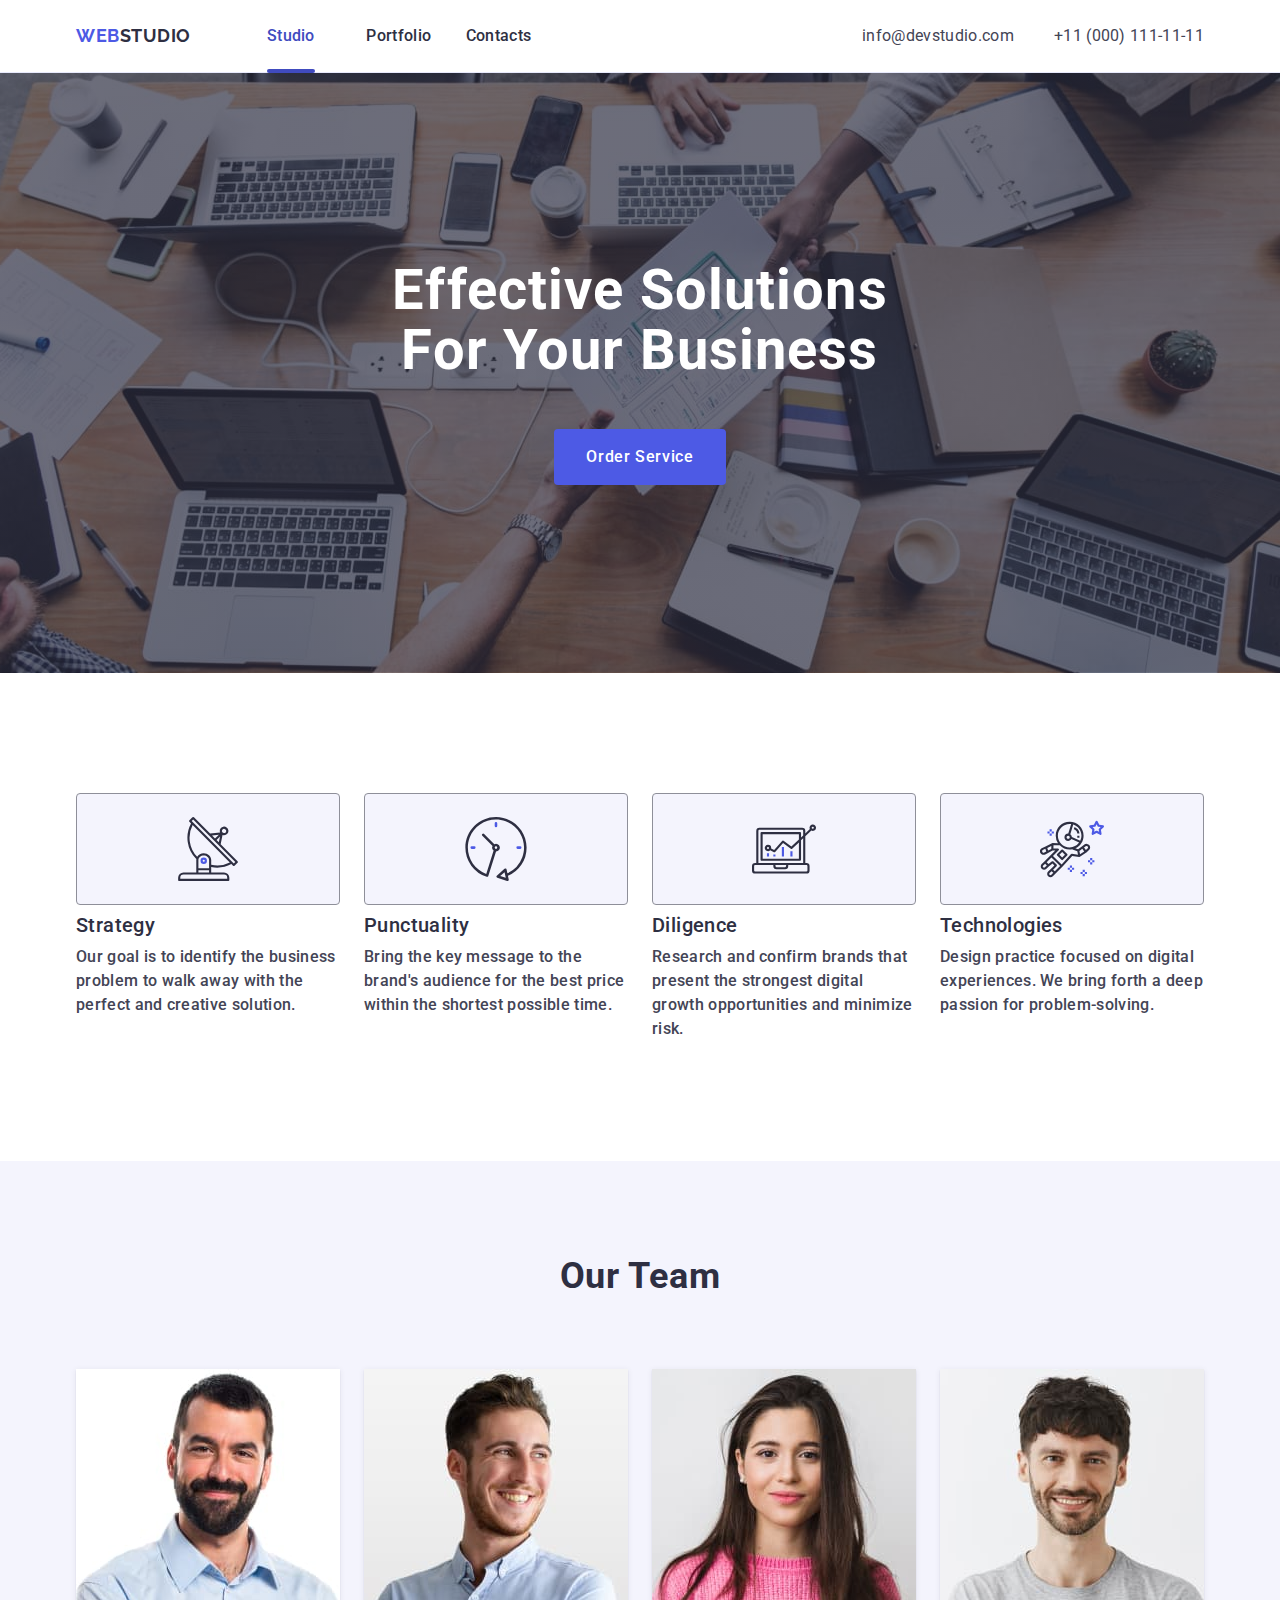
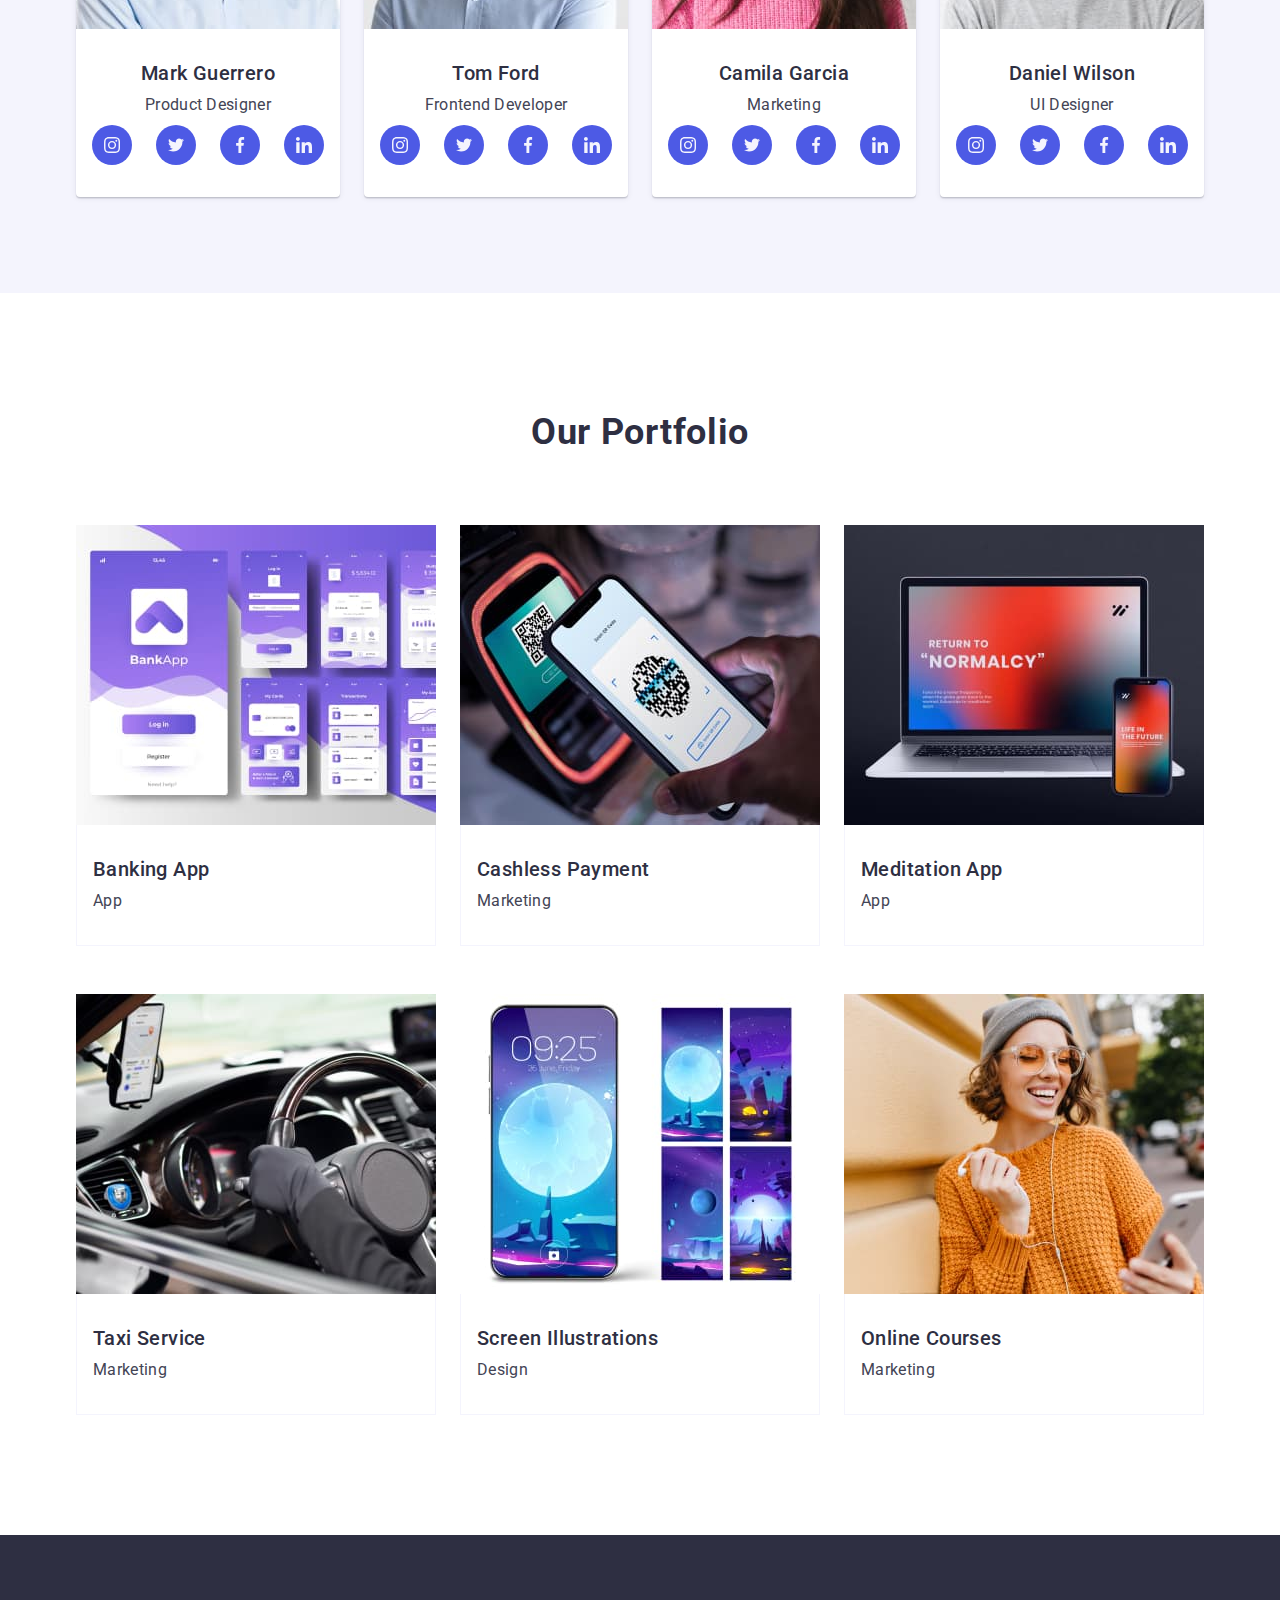
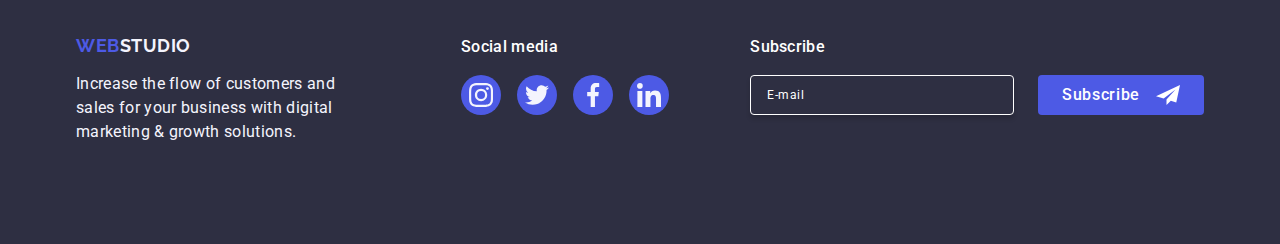
==== index.html @ 02cbf997 "Initial commit" ====
<!DOCTYPE html>
<html lang="en">
  <head>
    <meta charset="UTF-8" />
    <meta name="viewport" content="width=device-width, initial-scale=1.0" />
    <title>WebStudio</title>
    <link
      rel="stylesheet"
      href="https://cdnjs.cloudflare.com/ajax/libs/modern-normalize/2.0.0/modern-normalize.min.css"
    />
    <link rel="preconnect" href="https://fonts.googleapis.com" />
    <link rel="preconnect" href="https://fonts.gstatic.com" crossorigin />
    <link
      href="https://fonts.googleapis.com/css2?family=Raleway:wght@700&family=Roboto:wght@400;500;700&display=swap"
      rel="stylesheet"
    />
    <link rel="stylesheet" href="./css/styles.css" />
  </head>
  <body>
    <!-- HEADER -->
    <header class="main-header">
      <div class="container page-header-container">
        <nav class="main-nav">
          <a class="link logotype" href="./index.html"
            ><span class="accent-color">Web</span>Studio</a
          >
          <ul class="list menu">
            <li class="menu-item">
              <a class="link menu-link" href="./index.html">Studio</a>
            </li>
            <li class="menu-item">
              <a class="link menu-link" href="">Portfolio</a>
            </li>
            <li class="menu-item">
              <a class="link menu-link" href="">Contacts</a>
            </li>
          </ul>
        </nav>

        <address class="main-address">
          <ul class="list menu-address menu-address">
            <li class="address-items">
              <a class="link address-link" href="mailto:info@devstudio.com"
                >info@devstudio.com</a
              >
            </li>
            <li class="address-items">
              <a class="link address-link" href="tel:+110001111111"
                >+11 (000) 111-11-11</a
              >
            </li>
          </ul>
        </address>
        <button class="mobile-menu-open-btn" type="button">
          <svg
            class="mobile-menu-open-btn-icon"
            width="24"
            height="24"
            aria-label="mobile menu open"
          >
            <use href="./images/icons.svg#icon-burger"></use>
          </svg>
        </button>
      </div>
    </header>
    <!-- Title -->
    <main>
      <section class="section-one hero">
        <div class="container">
          <h1 class="heading-main">Effective Solutions for Your Business</h1>
          <button class="title-button" type="button">Order Service</button>
        </div>
      </section>
      <!-- Advantages -->
      <section class="section-two">
        <div class="container">
          <h2 class="visually-hidden">Our Benefits</h2>
          <ul class="list advantages-list">
            <li class="section-two-list-item">
              <div class="section-two-icon">
                <svg
                  class="logo-advantages"
                  width="64"
                  height="64"
                  aria-label="antenna"
                >
                  <use href="./images/icons.svg#icon-antenna"></use>
                </svg>
              </div>
              <h3 class="heading-advantages">Strategy</h3>
              <p class="paragraph-advantages">
                Our goal is to identify the business problem to walk away with
                the perfect and creative solution.
              </p>
            </li>
            <li class="section-two-list-item">
              <div class="section-two-icon">
                <svg
                  class="logo-advantages"
                  width="64"
                  height="64"
                  aria-label="clock"
                >
                  <use href="./images/icons.svg#icon-clock"></use>
                </svg>
              </div>
              <h3 class="heading-advantages">Punctuality</h3>
              <p class="paragraph-advantages">
                Bring the key message to the brand's audience for the best price
                within the shortest possible time.
              </p>
            </li>
            <li class="section-two-list-item">
              <div class="section-two-icon">
                <svg
                  class="logo-advantages"
                  width="64"
                  height="64"
                  aria-label="diagrama"
                >
                  <use href="./images/icons.svg#icon-diagram"></use>
                </svg>
              </div>
              <h3 class="heading-advantages">Diligence</h3>
              <p class="paragraph-advantages">
                Research and confirm brands that present the strongest digital
                growth opportunities and minimize risk.
              </p>
            </li>
            <li class="section-two-list-item">
              <div class="section-two-icon">
                <svg
                  class="logo-advantages"
                  width="64"
                  height="64"
                  aria-label="astronaut"
                >
                  <use href="./images/icons.svg#icon-astronaut"></use>
                </svg>
              </div>
              <h3 class="heading-advantages">Technologies</h3>
              <p class="paragraph-advantages">
                Design practice focused on digital experiences. We bring forth a
                deep passion for problem-solving.
              </p>
            </li>
          </ul>
        </div>
      </section>
      <!-- Team -->
      <section class="section-three">
        <div class="container">
          <h2 class="heading-team">Our Team</h2>
          <ul class="list our-team-list">
            <li class="our-team-list-items">
              <img
                srcset="
                  ./images/our-team/markguerro.jpg    1x,
                  ./images/our-team/markguerro@2x.jpg 2x
                "
                src="./images/our-team/markguerro.jpg"
                alt="Mark Guerrero"
                width="264"
                height="260"
              />
              <div class="section-three-item-text">
                <h3 class="heading-squad">Mark Guerrero</h3>
                <p class="paragraph-team">Product Designer</p>
                <ul class="list icon-team-list">
                  <li class="icon-team-items">
                    <a
                      class="social-links-team"
                      href="https://www.instagram.com/"
                      target="_blank"
                    >
                      <svg
                        class="icon"
                        width="16"
                        height="16"
                        aria-label="instagram"
                      >
                        <use href="./images/icons.svg#icon-instagram"></use>
                      </svg>
                    </a>
                  </li>
                  <li class="icon-team-items">
                    <a
                      class="social-links-team"
                      href="https://www.twitter.com/"
                      target="_blank"
                    >
                      <svg
                        class="icon"
                        width="16"
                        height="16"
                        aria-label="twitter"
                      >
                        <use href="./images/icons.svg#icon-twitter"></use>
                      </svg>
                    </a>
                  </li>
                  <li class="icon-team-items">
                    <a
                      class="social-links-team"
                      href="https://www.facebook.com/"
                      target="_blank"
                    >
                      <svg
                        class="icon"
                        width="16"
                        height="16"
                        aria-label="facebook"
                      >
                        <use href="./images/icons.svg#icon-facebook"></use>
                      </svg>
                    </a>
                  </li>
                  <li class="icon-team-items">
                    <a
                      class="social-links-team"
                      href="https://www.linkedin.com/"
                      target="_blank"
                    >
                      <svg
                        class="icon"
                        width="16"
                        height="16"
                        aria-label="linkedin"
                      >
                        <use href="./images/icons.svg#icon-linkedin"></use>
                      </svg>
                    </a>
                  </li>
                </ul>
              </div>
            </li>

            <li class="our-team-list-items">
              <img
                srcset="
                  ./images/our-team/tomford.jpg    1x,
                  ./images/our-team/tomford@2x.jpg 2x
                "
                src="./images/our-team/tomford.jpg"
                alt="Tom Ford"
                width="264"
                height="260"
              />
              <div class="section-three-item-text">
                <h3 class="heading-squad">Tom Ford</h3>
                <p class="paragraph-team">Frontend Developer</p>
                <ul class="list icon-team-list">
                  <li class="icon-team-items">
                    <a
                      class="social-links-team"
                      href="https://www.instagram.com/"
                      target="_blank"
                    >
                      <svg
                        class="icon"
                        width="16"
                        height="16"
                        aria-label="instagram"
                      >
                        <use href="./images/icons.svg#icon-instagram"></use>
                      </svg>
                    </a>
                  </li>
                  <li class="icon-team-items">
                    <a
                      class="social-links-team"
                      href="https://www.twitter.com/"
                      target="_blank"
                    >
                      <svg
                        class="icon"
                        width="16"
                        height="16"
                        aria-label="twitter"
                      >
                        <use href="./images/icons.svg#icon-twitter"></use>
                      </svg>
                    </a>
                  </li>
                  <li class="icon-team-items">
                    <a
                      class="social-links-team"
                      href="https://www.facebook.com/"
                      target="_blank"
                    >
                      <svg
                        class="icon"
                        width="16"
                        height="16"
                        aria-label="facebook"
                      >
                        <use href="./images/icons.svg#icon-facebook"></use>
                      </svg>
                    </a>
                  </li>
                  <li class="icon-team-items">
                    <a
                      class="social-links-team"
                      href="https://www.linkedin.com/"
                      target="_blank"
                    >
                      <svg
                        class="icon"
                        width="16"
                        height="16"
                        aria-label="instagram"
                      >
                        <use href="./images/icons.svg#icon-linkedin"></use>
                      </svg>
                    </a>
                  </li>
                </ul>
              </div>
            </li>
            <li class="our-team-list-items">
              <img
                srcset="
                  ./images/our-team/camilagarcia.jpg    1x,
                  ./images/our-team/camilagarcia@2x.jpg 2x
                "
                src="./images/our-team/camilagarcia.jpg"
                alt="Camila Garcia"
                width="264"
                height="260"
              />
              <div class="section-three-item-text">
                <h3 class="heading-squad">Camila Garcia</h3>
                <p class="paragraph-team">Marketing</p>
                <ul class="list icon-team-list">
                  <li class="icon-team-items">
                    <a
                      class="social-links-team"
                      href="https://www.instagram.com/"
                      target="_blank"
                    >
                      <svg
                        class="icon"
                        width="16"
                        height="16"
                        aria-label="instagram"
                      >
                        <use href="./images/icons.svg#icon-instagram"></use>
                      </svg>
                    </a>
                  </li>
                  <li class="icon-team-items">
                    <a
                      class="social-links-team"
                      href="https://www.twitter.com/"
                      target="_blank"
                    >
                      <svg
                        class="icon"
                        width="16"
                        height="16"
                        aria-label="twitter"
                      >
                        <use href="./images/icons.svg#icon-twitter"></use>
                      </svg>
                    </a>
                  </li>
                  <li class="icon-team-items">
                    <a
                      class="social-links-team"
                      href="https://www.facebook.com/"
                      target="_blank"
                    >
                      <svg
                        class="icon"
                        width="16"
                        height="16"
                        aria-label="facebook"
                      >
                        <use href="./images/icons.svg#icon-facebook"></use>
                      </svg>
                    </a>
                  </li>
                  <li class="icon-team-items">
                    <a
                      class="social-links-team"
                      href="https://www.linkedin.com/"
                      target="_blank"
                    >
                      <svg
                        class="icon"
                        width="16"
                        height="16"
                        aria-label="linkedin"
                      >
                        <use href="./images/icons.svg#icon-linkedin"></use>
                      </svg>
                    </a>
                  </li>
                </ul>
              </div>
            </li>
            <li class="our-team-list-items">
              <img
                srcset="
                  ./images/our-team/danielwilson.jpg    1x,
                  ./images/our-team/danielwilson@2x.jpg 2x
                "
                src="./images/our-team/danielwilson.jpg"
                alt="Daniel Wilson"
                width="264"
                height="260"
              />
              <div class="section-three-item-text">
                <h3 class="heading-squad">Daniel Wilson</h3>
                <p class="paragraph-team">UI Designer</p>
                <ul class="list icon-team-list">
                  <li class="icon-team-items">
                    <a
                      class="social-links-team"
                      href="https://www.instagram.com/"
                      target="_blank"
                    >
                      <svg
                        class="icon"
                        width="16"
                        height="16"
                        aria-label="instagram"
                      >
                        <use href="./images/icons.svg#icon-instagram"></use>
                      </svg>
                    </a>
                  </li>
                  <li class="icon-team-items">
                    <a
                      class="social-links-team"
                      href="https://www.twitter.com/"
                      target="_blank"
                    >
                      <svg
                        class="icon"
                        width="16"
                        height="16"
                        aria-label="twitter"
                      >
                        <use href="./images/icons.svg#icon-twitter"></use>
                      </svg>
                    </a>
                  </li>
                  <li class="icon-team-items">
                    <a
                      class="social-links-team"
                      href="https://www.facebook.com/"
                      target="_blank"
                    >
                      <svg
                        class="icon"
                        width="16"
                        height="16"
                        aria-label="facebook"
                      >
                        <use href="./images/icons.svg#icon-facebook"></use>
                      </svg>
                    </a>
                  </li>
                  <li class="icon-team-items">
                    <a
                      class="social-links-team"
                      href="https://www.linkedin.com/"
                      target="_blank"
                    >
                      <svg
                        class="icon"
                        width="16"
                        height="16"
                        aria-label="linkedin"
                      >
                        <use href="./images/icons.svg#icon-linkedin"></use>
                      </svg>
                    </a>
                  </li>
                </ul>
              </div>
            </li>
          </ul>
        </div>
      </section>
      <!-- OUR PORTFOLIO -->
      <section class="section-four">
        <div class="container">
          <h2 class="heading-portfolio">Our Portfolio</h2>
          <ul class="list our-portfolio-list">
            <li class="our-portfolio-list-items">
              <!-- OVERLAY -->
              <div class="overlay-position">
                <picture>
                  <source
                    srcset="
                      ./images/our-portfolio/bank.jpg    1x,
                      ./images/our-portfolio/bank@2x.jpg 2x
                    "
                    media="(min-width: 1158px)"
                  />
                  <source
                    srcset="
                      ./images/our-portfolio/tablet-bank.jpg    1x,
                      ./images/our-portfolio/tablet-bank@2x.jpg 2x
                    "
                    media="(min-width: 768px)"
                  />
                  <source
                    srcset="
                      ./images/our-portfolio/mobile-bank.jpg    1x,
                      ./images/our-portfolio/mobile-bank@2x.jpg 2x
                    "
                    media="(max-width: 767px)"
                  />
                  <img
                    src="./images/our-portfolio/mobile-bank.jpg"
                    alt="Banking App"
                  />
                </picture>
                <p class="overlay">
                  14 Stylish and User-Friendly App Design Concepts · Task
                  Manager App · Calorie Tracker App · Exotic Fruit Ecommerce App
                  · Cloud Storage App
                </p>
              </div>
              <div class="section-four-item-text">
                <h3 class="heading-proposition">Banking App</h3>
                <p class="paragraph-portfolio">App</p>
              </div>
            </li>
            <li class="our-portfolio-list-items">
              <div class="overlay-position">
                <picture>
                  <source
                    srcset="
                      ./images/our-portfolio/cashless.jpg    1x,
                      ./images/our-portfolio/cashless@2x.jpg 2x
                    "
                    media="(min-width: 1158px)"
                  />
                  <source
                    srcset="
                      ./images/our-portfolio/tablet-cashless.jpg    1x,
                      ./images/our-portfolio/tablet-cashless@2x.jpg 2x
                    "
                    media="(min-width: 768px)"
                  />
                  <source
                    srcset="
                      ./images/our-portfolio/mobile-cashless.jpg    1x,
                      ./images/our-portfolio/mobile-cashless@2x.jpg 2x
                    "
                    media="(max-width: 767px)"
                  />
                  <img
                    src="./images/our-portfolio/mobile-cashless.jpg"
                    alt="Cashless Payment"
                  />
                </picture>
                <p class="overlay">
                  14 Stylish and User-Friendly App Design Concepts · Task
                  Manager App · Calorie Tracker App · Exotic Fruit Ecommerce App
                  · Cloud Storage App
                </p>
              </div>
              <div class="section-four-item-text">
                <h3 class="heading-proposition">Cashless Payment</h3>
                <p class="paragraph-portfolio">Marketing</p>
              </div>
            </li>
            <li class="our-portfolio-list-items">
              <div class="overlay-position">
                <picture>
                  <source
                    srcset="
                      ./images/our-portfolio/meditation.jpg    1x,
                      ./images/our-portfolio/meditation@2x.jpg 2x
                    "
                    media="(min-width: 1158px)"
                  />
                  <source
                    srcset="
                      ./images/our-portfolio/tablet-meditation.jpg    1x,
                      ./images/our-portfolio/tablet-meditation@2x.jpg 2x
                    "
                    media="(min-width: 768px)"
                  />
                  <source
                    srcset="
                      ./images/our-portfolio/mobile-meditation.jpg    1x,
                      ./images/our-portfolio/mobile-meditation@2x.jpg 2x
                    "
                    media="(max-width: 767px)"
                  />
                  <img
                    src="./images/our-portfolio/mobile-meditation.jpg"
                    alt="Meditation App"
                  />
                </picture>
                <p class="overlay">
                  14 Stylish and User-Friendly App Design Concepts · Task
                  Manager App · Calorie Tracker App · Exotic Fruit Ecommerce App
                  · Cloud Storage App
                </p>
              </div>
              <div class="section-four-item-text">
                <h3 class="heading-proposition">Meditation App</h3>
                <p class="paragraph-portfolio">App</p>
              </div>
            </li>
            <li class="our-portfolio-list-items">
              <div class="overlay-position">
                <picture>
                  <source
                    srcset="
                      ./images/our-portfolio/taxi.jpg    1x,
                      ./images/our-portfolio/taxi@2x.jpg 2x
                    "
                    media="(min-width: 1158px)"
                  />
                  <source
                    srcset="
                      ./images/our-portfolio/tablet-taxi.jpg    1x,
                      ./images/our-portfolio/tablet-taxi@2x.jpg 2x
                    "
                    media="(min-width: 768px)"
                  />
                  <source
                    srcset="
                      ./images/our-portfolio/mobile-taxi.jpg    1x,
                      ./images/our-portfolio/mobile-taxi@2x.jpg 2x
                    "
                    media="(max-width: 767px)"
                  />
                  <img
                    src="./images/our-portfolio/mobile-taxi.jpg"
                    alt="Taxi Service"
                  />
                </picture>
                <p class="overlay">
                  14 Stylish and User-Friendly App Design Concepts · Task
                  Manager App · Calorie Tracker App · Exotic Fruit Ecommerce App
                  · Cloud Storage App
                </p>
              </div>
              <div class="section-four-item-text">
                <h3 class="heading-proposition">Taxi Service</h3>
                <p class="paragraph-portfolio">Marketing</p>
              </div>
            </li>
            <li class="our-portfolio-list-items">
              <div class="overlay-position">
                <picture>
                  <source
                    srcset="
                      ./images/our-portfolio/screen.jpg    1x,
                      ./images/our-portfolio/screen@2x.jpg 2x
                    "
                    media="(min-width: 1158px)"
                  />
                  <source
                    srcset="
                      ./images/our-portfolio/tablet-screen.jpg    1x,
                      ./images/our-portfolio/tablet-screen@2x.jpg 2x
                    "
                    media="(min-width: 768px)"
                  />
                  <source
                    srcset="
                      ./images/our-portfolio/mobile-screen.jpg    1x,
                      ./images/our-portfolio/mobile-screen@2x.jpg 2x
                    "
                    media="(max-width: 767px)"
                  />
                  <img
                    src="./images/our-portfolio/mobile-screen.jpg"
                    alt="Screen Illustrations"
                  />
                </picture>
                <p class="overlay">
                  14 Stylish and User-Friendly App Design Concepts · Task
                  Manager App · Calorie Tracker App · Exotic Fruit Ecommerce App
                  · Cloud Storage App
                </p>
              </div>
              <div class="section-four-item-text">
                <h3 class="heading-proposition">Screen Illustrations</h3>
                <p class="paragraph-portfolio">Design</p>
              </div>
            </li>
            <li class="our-portfolio-list-items">
              <div class="overlay-position">
                <picture>
                  <source
                    srcset="
                      ./images/our-portfolio/courses.jpg    1x,
                      ./images/our-portfolio/courses@2x.jpg 2x
                    "
                    media="(min-width: 1158px)"
                  />
                  <source
                    srcset="
                      ./images/our-portfolio/tablet-courses.jpg    1x,
                      ./images/our-portfolio/tablet-courses@2x.jpg 2x
                    "
                    media="(min-width: 768px)"
                  />
                  <source
                    srcset="
                      ./images/our-portfolio/mobile-courses.jpg    1x,
                      ./images/our-portfolio/mobile-courses@2x.jpg 2x
                    "
                    media="(max-width: 767px)"
                  />
                  <img
                    src="./images/our-portfolio/mobile-courses.jpg"
                    alt="Online Courses"
                  />
                </picture>
                <p class="overlay">
                  14 Stylish and User-Friendly App Design Concepts · Task
                  Manager App · Calorie Tracker App · Exotic Fruit Ecommerce App
                  · Cloud Storage App
                </p>
              </div>
              <div class="section-four-item-text">
                <h3 class="heading-proposition">Online Courses</h3>
                <p class="paragraph-portfolio">Marketing</p>
              </div>
            </li>
          </ul>
        </div>
      </section>
    </main>
    <!-- FOOTER -->
    <footer class="footer-wrapper">
      <div class="container container-footer">
        <div class="logo-footer-div">
          <a class="link logotype-footer" href="./index.html"
            >Web<span class="footer-logotype-accent">Studio</span></a
          >
          <p class="paragraph-footer">
            Increase the flow of customers and sales for your business with
            digital marketing & growth solutions.
          </p>
        </div>
        <div class="socials-container">
          <p class="footer-heading">Social media</p>
          <ul class="list footer-list">
            <li class="section-footer-list-item link">
              <a
                class="social-links-footer"
                href="https://www.instagram.com/"
                target="_blank"
              >
                <svg class="icon" width="24" height="24" aria-label="instagram">
                  <use href="./images/icons.svg#icon-footerinstagram"></use>
                </svg>
              </a>
            </li>
            <li class="section-footer-list-item link">
              <a
                class="social-links-footer"
                href="https://www.twitter.com/"
                target="_blank"
              >
                <svg class="icon" width="24" height="24" aria-label="twitter">
                  <use href="./images/icons.svg#icon-footertwitter"></use>
                </svg>
              </a>
            </li>
            <li class="section-footer-list-item link">
              <a
                class="social-links-footer"
                href="https://www.facebook.com/"
                target="_blank"
              >
                <svg class="icon" width="24" height="24" aria-label="facebook">
                  <use href="./images/icons.svg#icon-footerfacebook"></use>
                </svg>
              </a>
            </li>
            <li class="section-footer-list-item link">
              <a
                class="social-links-footer"
                href="https://www.linkedin.com/"
                target="_blank"
              >
                <svg class="icon" width="24" height="24" aria-label="linkedin">
                  <use href="./images/icons.svg#icon-footerlinkedin"></use>
                </svg>
              </a>
            </li>
          </ul>
        </div>
        <div class="subscribe-footer-wrapper">
          <p class="subscribe-footer">Subscribe</p>
          <form class="subscribe-form-footer">
            <label class="subscribe-label-footer">
              <input
                class="subscribe-input-footer"
                name="mail-subscribe"
                type="email"
                placeholder="E-mail"
              />
            </label>
            <button class="subscribe-button-futtor" type="submit">
              Subscribe
              <svg class="send-email-svg" width="24" height="24">
                <use href="./images/icons.svg#icon-send"></use>
              </svg>
            </button>
          </form>
        </div>
      </div>
    </footer>
    <!-- MODAL FORM -->
    <div class="backdrop">
      <div class="modal">
        <button class="modal-close-button" type="button">
          <svg
            class="modal-close-button-icon"
            width="8"
            height="8"
            aria-label="close modal icon"
          >
            <use href="./images/icons.svg#icon-close"></use>
          </svg>
        </button>
        <p class="review-form-desription">
          Leave your contacts and we will call you back
        </p>
        <form class="review-form">
          <div class="review-form-wrapper">
            <label class="review-form-label" for="user-name">Name</label>
            <div class="review-form-input-wrapper">
              <input
                class="review-form-input"
                id="user-name"
                name="user-name"
                type="text"
                pattern="[a-zA-Zа-яА-ЯіІїЇєЄґҐ']+"
                title="Oleksii"
                required
              />
              <svg
                class="review-form-input-icon"
                width="18"
                height="24"
                aria-label="icon user"
              >
                <use href="./images/icons.svg#icon-person"></use>
              </svg>
            </div>
          </div>
          <div class="review-form-wrapper">
            <label class="review-form-label" for="user-tel">Phone</label>
            <div class="review-form-input-wrapper">
              <input
                class="review-form-input"
                id="user-tel"
                name="user-tel"
                type="tel"
                pattern="[0-9]{3}-[0-9]{3}-[0-9]{2}-[0-9]{2}"
                title="xxx-xxx-xx-xx"
                required
              />
              <svg
                class="review-form-input-icon"
                width="18"
                height="24"
                aria-label="phone number"
              >
                <use href="./images/icons.svg#icon-phone"></use>
              </svg>
            </div>
          </div>
          <div class="review-form-wrapper">
            <label class="review-form-label" for="user-email">Email</label>
            <div class="review-form-input-wrapper">
              <input
                class="review-form-input"
                id="user-email"
                name="user-email"
                type="email"
                required
              />
              <svg
                class="review-form-input-icon"
                width="18"
                height="24"
                aria-label="email"
              >
                <use href="./images/icons.svg#icon-email"></use>
              </svg>
            </div>
          </div>
          <div class="review-form-comment-wrapper">
            <label class="review-form-label" for="user-comment">Comment</label>
            <textarea
              class="review-form-textarea"
              id="user-comment"
              name="user-comment"
              placeholder="Text input"
              required
            ></textarea>
          </div>
          <div class="review-form-checkbox-wrapper">
            <input
              class="review-form-checkbox visually-hidden"
              id="user-privacy"
              name="user-privacy"
              type="checkbox"
              value="true"
              required
            />
            <label class="review-form-checkbox-label" for="user-privacy">
              <span class="review-form-own-checkbox">
                <svg
                  class="review-form-checkbox-icon"
                  width="10"
                  height="8"
                  aria-label="checkmark icon"
                >
                  <use href="./images/icons.svg#icon-checkmark"></use>
                </svg>
              </span>
              I accept the terms and conditions of the
              <a class="accent-color" href="">Privacy Policy</a>
            </label>
          </div>
          <button class="review-form-submit-button" type="submit">Send</button>
        </form>
      </div>
    </div>
    <!-- MOBILE MENU -->
    <div class="mobile-menu-wrapper">
      <div class="container mobile-menu-container">
        <button class="mobile-menu-close-btn" type="button">
          <svg
            class="mobile-menu-close-btn-icon"
            width="8"
            height="8"
            aria-label="mobile menu close icon"
          >
            <use href="./images/icons.svg#icon-close"></use>
          </svg>
        </button>
        <nav class="mobile-menu-navigation">
          <ul class="list mobile-menu">
            <li class="mobile-menu-item">
              <a class="link mobile-menu-link" href="">Studio</a>
            </li>
            <li class="mobile-menu-item">
              <a class="link mobile-menu-link" href="">Portfolio</a>
            </li>
            <li class="mobile-menu-item">
              <a class="link mobile-menu-link" href="">Contacts</a>
            </li>
          </ul>
        </nav>
        <address class="mobile-adress-menu">
          <ul class="list mobile-adress-menu-list">
            <li>
              <a
                class="link mobile-address-link"
                href="mailto:info@devstudio.com"
                >info@devstudio.com</a
              >
            </li>
            <li>
              <a class="link mobile-address-link" href="tel:+110001111111"
                >+11 (000) 111-11-11</a
              >
            </li>
          </ul>
        </address>
        <ul class="list mobile-icon-list">
          <li class="mobile-icon-team-items">
            <a
              class="mobile-social-links-team"
              href="https://www.instagram.com/"
              target="_blank"
            >
              <svg
                class="mobile-icon"
                width="24"
                height="24"
                aria-label="instagram"
              >
                <use href="./images/icons.svg#icon-instagram"></use>
              </svg>
            </a>
          </li>
          <li class="mobile-icon-team-items">
            <a
              class="mobile-social-links-team"
              href="https://www.twitter.com/"
              target="_blank"
            >
              <svg
                class="mobile-icon"
                width="24"
                height="24"
                aria-label="twitter"
              >
                <use href="./images/icons.svg#icon-twitter"></use>
              </svg>
            </a>
          </li>
          <li class="mobile-icon-team-items">
            <a
              class="mobile-social-links-team"
              href="https://www.facebook.com/"
              target="_blank"
            >
              <svg
                class="mobile-icon"
                width="24"
                height="24"
                aria-label="facebook"
              >
                <use href="./images/icons.svg#icon-facebook"></use>
              </svg>
            </a>
          </li>
          <li class="mobile-icon-team-items">
            <a
              class="mobile-social-links-team"
              href="https://www.linkedin.com/"
              target="_blank"
            >
              <svg
                class="mobile-icon"
                width="24"
                height="24"
                aria-label="instagram"
              >
                <use href="./images/icons.svg#icon-linkedin"></use>
              </svg>
            </a>
          </li>
        </ul>
      </div>
    </div>
  </body>
</html>
---- css/styles.css ----
.list {
    list-style-type: none;
}

.link {
        text-decoration: none;
}

h1,
h2,
h3,
h4,
h5,
h6,
p {
    margin-top: 0;
    margin-bottom: 0;
}

ul, ol {
    margin-top: 0;
    margin-bottom: 0;
    padding-left: 0;
    list-style: none;
}

img {
    display: block;
    max-width: 100%;
}

.accent-color {
    color: #4D5AE5;
    }

.main-address {
    font-style: normal;
}

button {
    cursor: pointer;
}

.visually-hidden {
    position: absolute;
    width: 1px;
    height: 1px;
    margin: -1px;
    border: 0;
    padding: 0;
    white-space: nowrap;
    clip-path: inset(100%);
    clip: rect(0 0 0 0);
    overflow: hidden;
}

body { 
    font-family: 'Roboto', sans-serif;
    color: #434455;
    background-color: #FFFFFF; 
}
    
.container {
max-width: 320px;
padding: 0 16px;
margin: 0 auto;
}

@media screen and (min-width: 768px) {
.container {
max-width: 768px;
}
}

@media screen and (min-width: 1158px) {
.container {
max-width: 1158px;
padding: 0 15px;;
}
}

/* ==========HEADER MOBILE========== */

.main-header {
border-bottom: 1px solid #E7E9FC;
box-shadow: 0px 2px 1px rgba(46, 47, 66, 0.08), 0px 1px 1px rgba(46, 47, 66, 0.16), 0px 1px 6px rgba(46, 47, 66, 0.08);
}

@media (max-width: 767px) {
.main-header {
padding-top: 17.5px;
padding-bottom: 17.5px;
}
        
.menu, .menu-address  {
display: none;
}       
}

.logotype {
color: var(--NAVY-BLUE, #2E2F42);
font-family: 'Raleway', sans-serif;
font-size: 18px;
font-weight: 700;
line-height: 1.17;
letter-spacing: 0.03em;
text-transform: uppercase;
}

.page-header-container {
display: flex;
justify-content: space-between;
align-items: center;
}
    
.mobile-menu-open-btn {
background-color: transparent;
border: none;
padding: 0;
line-height: 0;
display: flex;
align-items: center;
}

 /* ======== MOBILE MENU ======== */ 

@media screen and (max-width: 767px) {
.mobile-menu-wrapper {
position: fixed;
top: 0;
left: 0;
z-index: 9999999999;
width: 100%;
height: 100%;
background-color: #FCFCFC;
transform: translateX(100%);
transition: transform 250ms cubic-bezier(0.4, 0, 0.2, 1);
}

.mobile-menu-wrapper.is-open {
transform: translateX(0%);
}

.mobile-menu-container {
position: relative;
padding-top: 72px;
}

.mobile-adress-menu {
font-style: normal;
}

.mobile-menu-close-btn {
position: absolute;
top: 24px;    
right: 24px;
width: 24px;
height: 24px;
line-height: 0;
border-radius: 50%;
display: flex;
justify-content: center;
align-items: center;
padding: 0;
cursor: pointer;
background-color: #e7e9fc;
border: 1px solid rgba(0, 0, 0, 0.1);
transition: background-color 250ms cubic-bezier(0.4, 0, 0.2, 1),
border 250ms cubic-bezier(0.4, 0, 0.2, 1),
fill 250ms cubic-bezier(0.4, 0, 0.2, 1);
background-color: transparent;
fill: #2e2f42;
}

.mobile-menu-close-btn:hover,
.mobile-menu-close-btn:focus {
background-color: #404BBF;
border: #404BBF;
fill: #FFFFFF;
}

.mobile-menu-link {
color: var(--NAVY-BLUE, #2E2F42);
font-family: Roboto;
font-size: 36px;
font-weight: 700;
line-height: 1.11;
letter-spacing: 0.02em;
text-transform: capitalize;
transition: color 250ms cubic-bezier(0.4, 0, 0.2, 1);
}

.mobile-menu-link:hover,
.mobile-menu-link:focus {
color: #404BBF;
}

.mobile-menu-navigation {
padding-bottom: 168px;
}

.mobile-menu {
display: flex;
flex-direction: column;
gap: 40px;
}

.mobile-adress-menu-list {
display: flex;
flex-direction: column;
gap: 24px;
margin-bottom: 48px;
}

.mobile-icon {
fill: #f4f4fd;
}

.mobile-icon-team-items {
width: 40px;
height: 40px;
}
    
.mobile-social-links-team {
display: flex;
justify-content: center;
align-items: center;
width: 100%;
height: 100%;
border-radius: 50%;
background-color: #4D5AE5;
transition: background-color 250ms cubic-bezier(0.4, 0, 0.2, 1);
}
    
.mobile-social-links-team:hover,
.mobile-social-links-team:focus {
background-color: #404BBF;
}

.mobile-icon-list {
display: flex;
gap:40px;
}

.mobile-address-link {
padding: 24px 0;
color: #434455;
font-size: 20px;
font-weight: 500;
line-height: 1.2;
letter-spacing: 0.02em;
transition: color 250ms cubic-bezier(0.4, 0, 0.2, 1);
}

.mobile-address-link:hover,
.mobile-address-link:focus {
color: #4D5AE5;
}
}

@media screen and (min-width: 768px) {
.mobile-menu-open-btn {
display: none;
}
        
.mobile-menu-wrapper {
display: none;
} 
}

/* MOBILE MENU END */

/* ==========HEADER TABLET========== */
@media (min-width: 768px) {

.page-header-container {
display: flex;
align-items: center;
justify-content: space-between;
}

.logotype {
margin-right: 120px;
}

.main-nav {
display: flex;
align-items: center;
}

.menu {
display: flex;
gap: 40px;
}

.menu-item {
width: calc((100% - 80px) / 3);
}

.menu-item:first-child .menu-link {
position: relative;
color: #404bbf;
}

.menu-item:first-child .menu-link::after {
content: '';
position: absolute;
left: 0;
bottom: -1px;
display: block;
width: 48px;
height: 4px;
border-radius: 2px;
background-color: #404BBF;
}

.menu-link {
display: flex;
padding-top: 24px;
padding-bottom: 24px;
color: #2e2f42;
font-size: 16px;
font-weight: 500;
line-height: 1.5;
letter-spacing: 0.32px;
transition: color 250ms cubic-bezier(0.4, 0, 0.2, 1);
}

.menu-link:hover,
.menu-link:focus {
color: #404BBF;
}

.address-link {
color: #434455;
font-size: 12px;
font-weight: 400;
line-height: 1.17;
letter-spacing: 0.04em;
transition: color 250ms cubic-bezier(0.4, 0, 0.2, 1);
}

.address-link:hover, 
.address-link:focus {
color: #404BBF;    
}
}

@media screen and (min-width: 768px) and (max-width: 1157px) {
.address-items:first-child {
margin-bottom: 12px;
} 

.address-items:first-child .address-link {
padding-top: 16px;
}

.address-items:nth-child(even) .address-link {
padding-bottom: 16px;
    }
}

/* ==========HEADER DECKSTOPE========== */

@media (min-width: 1158px) {

.logotype {
margin-right: 76px;
}

.address-items {
width: calc((100% - 40) / 2);
}

.menu-address {
display: flex;
column-gap: 40px;
align-items: center;
}


.address-link {
font-size: 16px;
line-height: 1.5;
letter-spacing: 0.02em;
padding-top: 24px;
padding-bottom: 24px;
}
}

/* HERO */

.section-one {
background-color: #2E2F42;
}

.hero {
max-width: 320px;
margin-left: auto;
margin-right: auto;
padding-top: 72px;
padding-bottom: 72px;
background-image: linear-gradient(rgba(46, 47, 66, 0.70), rgba(46, 47, 66, 0.70)), 
url(../images/hero/mobile-people-office.jpg);
background-repeat: no-repeat;
background-size: cover;
background-position: center;
}

@media screen and (min-resolution: 192dpi),
screen and (min-resolution: 2dppx),
screen and (min-device-pixel-ratio: 2) {
.hero {
background-image: linear-gradient(
rgba(46, 47, 66, 0.7),
rgba(46, 47, 66, 0.7)),
url(../images/hero/mobile-people-office@2x.jpg);
}
}

@media (min-width: 768px)
{
.hero {
max-width: 768px;
padding-top: 112px;
padding-bottom: 112px;
background-image: linear-gradient(
rgba(46, 47, 66, 0.7),
rgba(46, 47, 66, 0.7)),
url(../images/hero/tablet-people-office.jpg);
}

@media (min-resolition: 192dpi),
screen and (min-resolution: 2dppx),
screen and (min-device-pixel-ratio: 2) {
.hero {
background-image: linear-gradient(
rgba(46, 47, 66, 0.7),
rgba(46, 47, 66, 0.7)),
url(../images/hero/tablet-people-office@2x.jpg);
}
}
}

@media (min-width: 1158px) {
.hero {
max-width: 1440px;
padding-top: 188px;
padding-bottom: 188px;
background-image: linear-gradient(
rgba(46, 47, 66, 0.7),
rgba(46, 47, 66, 0.7)),
url(../images/hero/people-office.jpg);
}

@media (min-resolution: 192dpi),
    screen and (min-resolution: 2dppx),
    screen and (min-device-pixel-ratio: 2) {
    .hero {
background-image: linear-gradient(
rgba(46, 47, 66, 0.7),
rgba(46, 47, 66, 0.7)),
url(../images/hero/people-office@2x.jpg);
}
}
}

.heading-main {
color: #FFF;
text-align: center;
font-size: 36px;
font-weight: 700;
line-height: 1.11;
letter-spacing: 0.02em;
text-transform: capitalize;
margin-left: auto;
margin-right: auto;
margin-bottom: 72px;
max-width: 200px;
}

@media (min-width: 768px) {
.heading-main {
max-width: 496px;
margin-bottom: 36px;
font-weight: 700;
font-size: 56px;
line-height: 1.07;
letter-spacing: 0.02em;
}
}

@media (min-width: 1158px) {
.heading-main {
margin-bottom: 48px;
}
}

.title-button {
display: block;
margin-left: auto;
margin-right: auto;
min-width: 169px;
height: 56px;
padding: 16px 32px;
margin-top: 48px;
align-items: flex-start;
border-radius: 4px;
border: none;
font-family: "Roboto", sans-serif;
font-weight: 500;
line-height: 1.5;
letter-spacing: 0.04em;
color: #ffffff;
background-color: var(--IRIS, #4D5AE5);
transition: background-color 250ms cubic-bezier(0.4, 0, 0.2, 1);
}

.title-button:hover,
.title-button:focus {
background-color: #404bbf;
}

/* ===== ADVANTAGES ===== */

.section-two {
padding-top: 96px;
padding-bottom: 96px;
}

@media (min-width: 1158px) {
.section-two {
padding-top: 120px;
padding-bottom: 120px;
}
}

.advantages-list {
display: flex;
flex-direction: column;
row-gap: 72px;
}

@media (min-width: 768px) {
.advantages-list { 
display: flex;
flex-direction: row;
flex-wrap: wrap;
column-gap: 24px;
}
.section-two-list-item {
width: calc((100% - 24px) / 2);
}
}

@media (min-width: 1158px) {
.section-two-list-item {
width: calc((100% - 72px) / 4);
}
}

.heading-advantages {
margin-bottom: 8px;
color: #2e2f42;
text-align: center;
font-size: 36px;
font-weight: 700;
line-height: 1.11;
letter-spacing: 0.02em;
}

@media (min-width: 768px) {
.heading-advantages {
text-align: left;
}
}

@media (min-width: 1158px) {
.heading-advantages {
font-size: 20px;
font-weight: 500;
line-height: 1.2em;
}
}

.paragraph-advantages {
font-weight: 500;
font-size: 16px;
line-height: 1.5;
letter-spacing: 0.02em;
}

@media (min-width: 1158px) {
.paragraph-advantagest {
font-weight: 400;
}
}

.section-two-icon {
display: none;
}

@media (min-width: 1158px) {
.section-two-icon {
width: 264px;
height: 112px;
border-radius: 4px;
border: 1px solid #8E8F99;
background-color: #F4F4FD;
display: flex;
justify-content: center;
align-items: center;
margin-bottom: 8px
}
}

/* ===== TEAM ===== */

.section-three {
background-color: #F4F4FD;
padding-top: 96px;
padding-bottom: 96px;
}

.heading-team,
.heading-portfolio {
color: #2e2f42;
text-align: center;
font-size: 36px;
font-weight: 700;
line-height: 1.11;
letter-spacing: 0.02em;
text-transform: capitalize;
}

.heading-team {
margin-bottom: 72px;
}

.our-team-list {
display: flex;
flex-direction: column;
row-gap: 72px;
}

.our-team-list-items {
border-radius: 0px 0px 4px 4px;
background-color: #FFF;
box-shadow: 0px 2px 1px 0px rgba(46, 47, 66, 0.08), 0px 1px 1px 0px rgba(46, 47, 66, 0.16), 0px 1px 6px 0px rgba(46, 47, 66, 0.08);
margin-left: auto;
margin-right: auto;
max-width: 264px;
}

@media (min-width: 768px) {
.our-team-list {
display: flex;
flex-direction: row;
flex-wrap: wrap;
gap: 64px 24px;
justify-content: center;
}

.our-team-list-items {
    margin-left: auto;
    margin-right: auto;
width: calc((100% - 24px) / 2);
}   
}

@media (min-width: 1158px) {
.our-team-list-items {
width: calc((100% - 74px) / 4);
}
}

.section-three-item-text {
margin-right: auto;
margin-left: auto;
padding: 32px 0;
}

.icon-team-list {
display: flex;
justify-content: center;
gap: 24px;
}

.icon-team-items {
height: 40px;
width: 40px;
}

.social-links-team {
display: flex;
justify-content: center;
align-items: center;
width: 100%;
height: 100%;
border-radius: 50%;
background-color: #4d5ae5;
transition: background-color 250ms cubic-bezier(0.4, 0, 0.2, 1);
}

.social-links-team:hover,
.social-links-team:focus {
background-color: #404bbf;
}

.icon {
fill: #f4f4fd;
}

.heading-squad {
color: #2E2F42;
text-align: center;
font-size: 20px;
font-weight: 500;
line-height: 1.2;
letter-spacing: 0.02em;
margin-bottom: 8px;
}

.paragraph-team {
color: #434455;
text-align: center;
font-size: 16px;
font-weight: 400;
line-height: 1.5;
letter-spacing: 0.02em;
margin-bottom: 8px;
}

/* ===== OUR PORTFOLIO ===== */

.section-four {
background-color: #FFF;
padding-top: 96px;
padding-bottom: 96px;
}

@media (min-width: 1158px) {
.section-four {
padding-top: 120px;
padding-bottom: 120px;
}
}

.heading-portfolio {
margin-bottom: 72px;
}

.our-portfolio-list {
display: flex;
flex-direction: column;    
gap: 48px;   
}

@media (min-width: 768px) {
.our-portfolio-list {
flex-direction: row;
flex-wrap: wrap;
column-gap: 24px;
column-gap: 24px;
row-gap: 72px;
}
}

@media (min-width: 1158px) {
.our-portfolio-list {
row-gap: 48px;
}
}



.our-portfolio-list-items {
box-shadow: 
0px 2px 1px 0px rgba(46, 47, 66, 0.08), 
0px 1px 1px 0px rgba(46, 47, 66, 0.16), 
0px 1px 6px 0px rgba(46, 47, 66, 0.08);
}

@media (min-width: 768px) {
.our-portfolio-list-items {
width: calc((100% - 24px) / 2);
box-shadow: 
0px 2px 1px 0px rgba(46, 47, 66, 0.08), 
0px 1px 1px 0px rgba(46, 47, 66, 0.16), 
0px 1px 6px 0px rgba(46, 47, 66, 0.08);
}
}

@media (min-width: 1158px) {
.our-portfolio-list-items {
width: calc((100% - 48px) / 3);
box-shadow: none;
transition: box-shadow 250ms cubic-bezier(0.4, 0, 0.2, 1);
}
.our-portfolio-list-items:hover {
box-shadow: 
0px 2px 1px 0px rgba(46, 47, 66, 0.08), 
0px 1px 1px 0px rgba(46, 47, 66, 0.16), 
0px 1px 6px 0px rgba(46, 47, 66, 0.08);
}
}

.section-four-item-text {
padding: 32px 16px ;
border: 1px solid #f4f4fd;
border-top: none;
}

@media (min-width: 1158px) {
.portfolio-item-and-text {
border-color: #e7e9fc;
}
}

.heading-proposition {
color: #2E2F42;
font-size: 20px;
font-weight: 500;
line-height: 1.2;
letter-spacing:0.02em;
margin-bottom: 8px;
}

.paragraph-portfolio {
color: #434455;
font-size: 16px;
font-weight: 400;
line-height: 1.5;
letter-spacing: 0.02em;
}


/* ===== OVERLAY STYLES ===== */

.overlay-position {
position: relative;
overflow: hidden;
}
    
.overlay {
position: absolute;
top: 0;
left: 0;
color: #F4F4FD;
font-size: 16px;
font-weight: 400;
line-height: 1.5;
letter-spacing: 0.02em;
background-color: #4D5AE5;
width: 100%;
height: 100%;
padding: 40px 32px;
overflow: auto;
transform: translateY(100%);
transition: transform 250ms cubic-bezier(0.4, 0, 0.2, 1);
}
        
.our-portfolio-list-items:hover .overlay {
transform: translateY(0%);
}

/* ===== FOOTER ===== */

.footer-wrapper {
padding-top: 96px;
padding-bottom: 96px;
background-color: #2E2F42;
}

@media (min-width: 1158px) {
.footer-wrapper {
padding-top: 100px;
padding-bottom: 100px;
}
}

.container-footer {
display: flex;
flex-direction: column;
gap: 72px;   
}


@media screen and (min-width: 768px) and (max-width: 1157px) {
.container-footer { 
flex-direction: row;
flex-wrap: wrap;
column-gap: 24px;
row-gap: 72px;
justify-content: flex-start;
padding-left: 108px;
}
}

@media (min-width: 1158px) {
.container-footer {
flex-direction: row;
align-items: baseline;
justify-content: space-between;
gap: unset;
}
}

.logo-footer-div {
text-align: center;
}

@media (min-width: 768px) {
.logo-footer-div {
max-width: 264px;
text-align: left;
}
}

@media (min-width: 1158px) {
.logo-footer-div {
margin-right: 120px;
}
}

@media (min-width: 768px) {
.socials-container {
width: 208px;
text-align: left;
}
}

@media (min-width: 1158px) {
.socials-container {
margin-right: 80px;
}
}

.logotype-footer {
color: #4D5AE5;
font-family: 'Raleway', sans-serif;
font-size: 18px;
font-weight: 700;
line-height: 1.17;
letter-spacing: 0.03em;
text-transform: uppercase;
display: inline-block;
margin-bottom: 16px;
}

.footer-logotype-accent {
color: #F4F4FD;
}

.paragraph-footer {
color: #F4F4FD;
font-size: 16px;
font-weight: 400;
line-height: 1.5;
letter-spacing: 0.02em;
text-align: left;
max-width: 264px;
}



.footer-heading {
color: var(--WHITE, #FFF);
font-size: 16px;
font-style: normal;
font-weight: 500;
line-height: 1.5;
letter-spacing: 0.02em;
margin-bottom: 16px;
text-align: center;
    }

@media (min-width: 768px) {
.footer-heading {
text-align: left;
}    
}

.footer-list {
display: flex;
justify-content: center;
gap: 16px;
}

.section-footer-list-item {
width: 40px;
height: 40px;
}

.social-links-footer {
display: flex;
justify-content: center;
align-items: center;
width: 100%;
height: 100%;
border-radius: 50%;
background-color: #4D5AE5;
transition: background-color 250ms cubic-bezier(0.4, 0, 0.2, 1);
}

.social-links-footer:hover,
.social-links-footer:focus {
background-color: #31D0AA;
}

.subscribe-footer {
color: #FFF;
font-size: 16px;
font-weight: 500;
line-height: 1.5; 
letter-spacing: 0.02em;
margin-bottom: 16px;
text-align: center;
}

@media (min-width: 768px) {
.subscribe-footer {
text-align: left;
}
}

@media (min-width: 768px) {
.subscribe-form-footer {
display: flex;
gap: 24px;
}
}

.subscribe-input-footer {
width: 288px;
height: 40px;
border-radius: 4px;
border: 1px solid #FFF;
box-shadow: 0px 4px 4px 0px rgba(0, 0, 0, 0.15);
background-color: transparent;
outline: 0px solid transparent;
color: #FFF;
font-size: 12px;
font-weight: 400;
line-height: 1.5; 
letter-spacing: 0.04em;
padding: 8px 16px;
margin-bottom: 16px;
transition: border-color 250ms cubic-bezier(0.4, 0, 0.2, 1);
    }

@media (min-width: 768px) {
.subscribe-input-footer {
width: 264px;
}
}    

.subscribe-input-footer:focus {
border-color: #4D5AE5;
}


.subscribe-input-footer::placeholder {
color: #fff;
font-size: 12px;
font-weight: 400;
line-height: 2;
letter-spacing: 0.04em;
opacity: 0.6;
}

@media (min-width: 1158px) {
.subscribe-input-footer::placeholder {
opacity: 1;
}
}

.subscribe-button-futtor {
    border-radius: 4px;
    background-color: #4D5AE5;
    border: none;
    color: #FFF;
    margin-left: auto;
    margin-right: auto;
    font-size: 16px;
    font-weight: 500;
    line-height: 1.5;
    letter-spacing: 0.04em;
    min-width: 165px;
    height: 40px;
    padding: 8px 24px;
    display: flex;
    justify-content: center;
    align-items: center;
    gap: 16px;
    transition: background-color 250ms cubic-bezier(0.4, 0, 0.2, 1); 
    }

.subscribe-button-futtor:hover,
.subscribe-button-futtor:focus {
background-color: #404BBF;
}

.send-email-svg {
fill: #fff;
}

/* BACKDROP STYLES */

.backdrop {
    position: fixed;
    top: 0;
    left: 0;
    z-index: 999999;
    width: 100%;
    height: 100%;
    background-color: var(--NAVY-BLUE-modal, rgba(46, 47, 66, 0.40));
    opacity: 0;
    visibility: hidden;
    pointer-events: none;
    transition: opacity 250ms cubic-bezier(0.4, 0, 0.2, 1), visibility 250ms cubic-bezier(0.4, 0, 0.2, 1);
    }
    
    .backdrop.is-open {
    opacity: 1;
    visibility: visible;
    pointer-events: auto;
    }
    
/* MODAL WINDOW */

.modal {
    position: absolute;
    top: 50%;
    left: 50%;
    transform: translate(-50%, -50%);
    width: 288px;
    min-height: 623px; 
    background-color: #FCFCFC;
    border-radius: 4px;
    border: none;
    padding: 72px 24px 24px 24px ;
    box-shadow: 0px 1px 1px rgba(0, 0, 0, 0.14), 0px 1px 3px rgba(0, 0, 0, 0.12), 0px 2px 1px rgba(0, 0, 0, 0.2);
    transition: transform 250ms cubic-bezier(0.4, 0, 0.2, 1);
    }

    @media screen and (min-width: 768px) {
    .modal {
    width: 408px;
    min-height: 584px;
    }
}

    .modal-close-button {
    position: absolute;
    top: 24px;
    right: 24px;
    padding: 0;
    display: flex;
    justify-content: center;
    align-items: center;
    background-color: #E7E9FC;
    border: 1px solid rgba(0, 0, 0, 0.10);
    border-radius: 50%;
    fill: var(--CORNFLOWER, #E7E9FC);
    width: 24px;
    height: 24px;
    transition: background-color 250ms cubic-bezier(0.4, 0, 0.2, 1), border 250ms cubic-bezier(0.4, 0, 0.2, 1);
    }
    
    .modal-close-button:hover,
    .modal-close-button:focus {
    background-color: #404BBF;
    border: none;
    }
    
    .modal-close-button-icon {
    fill: #2e2f42;
    transition: fill 250ms cubic-bezier(0.4, 0, 0.2, 1);
    }
    
    .modal-close-button:hover .modal-close-button-icon,
    .modal-close-button:focus .modal-close-button-icon { 
    fill: white;
    }
    
    .modal-close-button-icon {
    fill: #2E2F42;
    }
    
    .review-form-desription {
    width: 360px;    
    color: #2E2F42;
    text-align: center;
    font-size: 16px;
    font-weight: 500;
    line-height: 1.5; 
    letter-spacing: 0.02em;
    margin-bottom: 16px;
    width: 256px;
    }

    @media screen and (min-width: 768px) {
        .review-form-desription {
            width: 360px;
        }
    }

    .review-form-label {
    display: block;
    color: #8e8f99;
    font-size: 12px;
    font-weight: 400;
    line-height: 1.17;
    letter-spacing: 0.04em;
    margin-bottom: 4px;
    }
    
    .review-form-wrapper {
    margin-bottom: 8px;
    }
    
    .review-form-comment-wrapper {
    margin-bottom: 16px;
    }
    
    .review-form-input-wrapper {
    position: relative;
    }
    
    .review-form-input {
    width: 100%;
    height: 40px;
    border-radius: 4px;
    border: 1px solid rgba(46, 47, 66, 0.4);
    background-color: transparent;
    outline: 0px solid transparent;
    padding-left: 38px;
    transition: border-color 250ms cubic-bezier(0.4, 0, 0.2, 1);
    }
    
    .review-form-input-icon {
    position: absolute;
    fill: #2e2f42;
    left: 16px;
    top: 50%;
    transform: translateY(-50%);
    transition: fill 250ms cubic-bezier(0.4, 0, 0.2, 1);
    }
    
    .review-form-input:focus{
    border-color: #4D5AE5;
    }
    
    .review-form-input:focus + .review-form-input-icon {
    fill: #4D5AE5;
    }
    
    .review-form-textarea {
    width: 100%;
    height: 120px;
    border-radius: 4px;
    border: 1px solid rgba(46, 47, 66, 0.40);
    background-color: transparent;
    outline: 0px solid transparent;
    padding: 8px 16px;
    resize: none;
    color: rgba(46, 47, 66, 0.40);
    font-size: 12px;
    font-weight: 400;
    line-height: 1.17;
    letter-spacing: 0.04em;
    transition: border-color 250ms cubic-bezier(0.4, 0, 0.2, 1);
    }
    
    .review-form-textarea::placeholder {
    color: rgba(46, 47, 66, 0.40)
    }
    
    .review-form-textarea:focus{
        border-color: #4D5AE5;
    }
    /* CHECKBOX */
    
    .review-form-checkbox-wrapper{
    margin-bottom: 24px;
    }
    
    .review-form-own-checkbox {
    display: inline-flex;
    justify-content: center;
    align-items: center;
    width: 16px;
    height: 16px;
    border-radius: 2px;
    border: 1px solid rgba(46, 47, 66, 0.40);
    cursor: pointer;
    margin-right: 8px;
    fill: transparent;
    transition: background-color 250ms cubic-bezier(0.4, 0, 0.2, 1),
    border 250ms cubic-bezier(0.4, 0, 0.2, 1), 
    fill 250ms cubic-bezier(0.4, 0, 0.2, 1);
    }
    
    .review-form-checkbox:checked
    + .review-form-checkbox-label
    > .review-form-own-checkbox {
    background-color: #404BBF;
    border: none;
    fill: #f4f4fd;
    }
    
    .review-form-checkbox:focus
    + .review-form-checkbox-label
    > .review-form-own-checkbox {
    outline: 2px solid #404BBF
    }
    
    .review-form-checkbox-icon{ 
    fill: #f4f4fd;
    opacity: 0;
    }
    
    .review-form-checkbox:checked
    + .review-form-checkbox-label 
    .review-form-checkbox-icon {
    opacity: 1;
    }
    
    .review-form-checkbox-label {
    font-size: 12px;
    font-weight: 400;
    line-height: 1.17;
    letter-spacing: 0.04em;
    color: #8E8F99;
    }
    
    .accent-color {
    color: #4D5AE5;
    }
    
    .review-form-submit-button {
    color: #FFF;
    text-align: center;
    font-size: 16px;
    font-weight: 500;
    line-height: 1.5;
    letter-spacing: 0.04em;
    min-width: 169px;
    height: 56px;   
    display: block;
    margin-left: auto;
    margin-right: auto;
    border-radius: 4px;
    border: none;
    background: #4D5AE5;
    box-shadow: 0px 4px 4px 0px rgba(0, 0, 0, 0.15);
    transition: background-color 250ms cubic-bezier(0.4, 0, 0.2, 1);
    }
    
.review-form-submit-button:hover,
.review-form-submit-button:focus {
background-color: #404BBF;
}
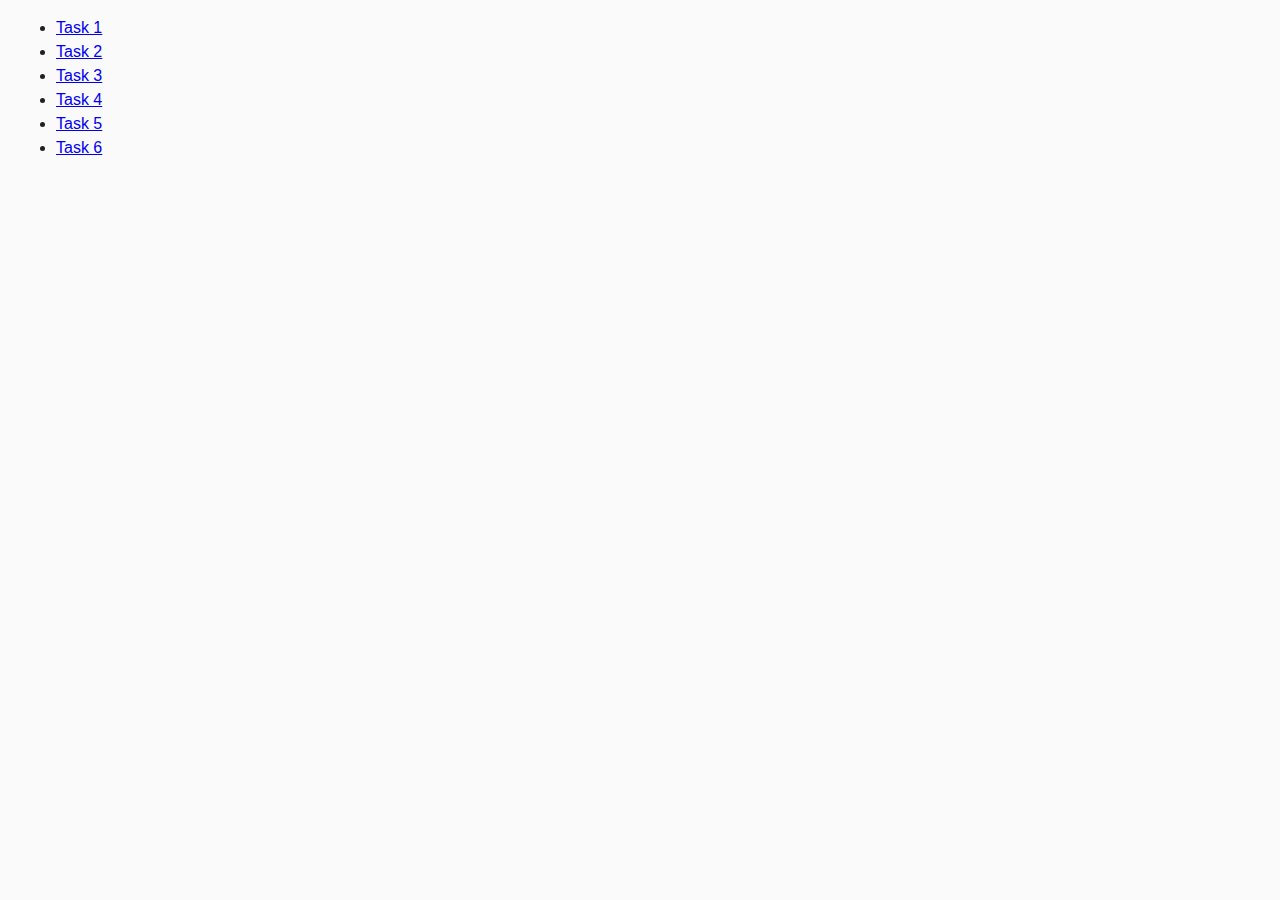
==== commit a189826d: "push" ====
--- a/index.html
+++ b/index.html
@@ -2,1048 +2,19 @@
 <html lang="en">
   <head>
     <meta charset="UTF-8" />
+    <meta http-equiv="X-UA-Compatible" content="IE=edge" />
     <meta name="viewport" content="width=device-width, initial-scale=1.0" />
-    <title>WebStudio</title>
-    <link
-      rel="stylesheet"
-      href="https://cdnjs.cloudflare.com/ajax/libs/modern-normalize/2.0.0/modern-normalize.min.css"
-    />
-    <link rel="preconnect" href="https://fonts.googleapis.com" />
-    <link rel="preconnect" href="https://fonts.gstatic.com" crossorigin />
-    <link
-      href="https://fonts.googleapis.com/css2?family=Raleway:wght@700&family=Roboto:wght@400;500;700&display=swap"
-      rel="stylesheet"
-    />
-    <link rel="stylesheet" href="./css/styles.css" />
+    <title>Homework 7</title>
+    <link rel="stylesheet" href="./css/common.css" />
   </head>
   <body>
-    <!-- HEADER -->
-    <header class="main-header">
-      <div class="container page-header-container">
-        <nav class="main-nav">
-          <a class="link logotype" href="./index.html"
-            ><span class="accent-color">Web</span>Studio</a
-          >
-          <ul class="list menu">
-            <li class="menu-item">
-              <a class="link menu-link" href="./index.html">Studio</a>
-            </li>
-            <li class="menu-item">
-              <a class="link menu-link" href="">Portfolio</a>
-            </li>
-            <li class="menu-item">
-              <a class="link menu-link" href="">Contacts</a>
-            </li>
-          </ul>
-        </nav>
-
-        <address class="main-address">
-          <ul class="list menu-address menu-address">
-            <li class="address-items">
-              <a class="link address-link" href="mailto:info@devstudio.com"
-                >info@devstudio.com</a
-              >
-            </li>
-            <li class="address-items">
-              <a class="link address-link" href="tel:+110001111111"
-                >+11 (000) 111-11-11</a
-              >
-            </li>
-          </ul>
-        </address>
-        <button class="mobile-menu-open-btn" type="button">
-          <svg
-            class="mobile-menu-open-btn-icon"
-            width="24"
-            height="24"
-            aria-label="mobile menu open"
-          >
-            <use href="./images/icons.svg#icon-burger"></use>
-          </svg>
-        </button>
-      </div>
-    </header>
-    <!-- Title -->
-    <main>
-      <section class="section-one hero">
-        <div class="container">
-          <h1 class="heading-main">Effective Solutions for Your Business</h1>
-          <button class="title-button" type="button">Order Service</button>
-        </div>
-      </section>
-      <!-- Advantages -->
-      <section class="section-two">
-        <div class="container">
-          <h2 class="visually-hidden">Our Benefits</h2>
-          <ul class="list advantages-list">
-            <li class="section-two-list-item">
-              <div class="section-two-icon">
-                <svg
-                  class="logo-advantages"
-                  width="64"
-                  height="64"
-                  aria-label="antenna"
-                >
-                  <use href="./images/icons.svg#icon-antenna"></use>
-                </svg>
-              </div>
-              <h3 class="heading-advantages">Strategy</h3>
-              <p class="paragraph-advantages">
-                Our goal is to identify the business problem to walk away with
-                the perfect and creative solution.
-              </p>
-            </li>
-            <li class="section-two-list-item">
-              <div class="section-two-icon">
-                <svg
-                  class="logo-advantages"
-                  width="64"
-                  height="64"
-                  aria-label="clock"
-                >
-                  <use href="./images/icons.svg#icon-clock"></use>
-                </svg>
-              </div>
-              <h3 class="heading-advantages">Punctuality</h3>
-              <p class="paragraph-advantages">
-                Bring the key message to the brand's audience for the best price
-                within the shortest possible time.
-              </p>
-            </li>
-            <li class="section-two-list-item">
-              <div class="section-two-icon">
-                <svg
-                  class="logo-advantages"
-                  width="64"
-                  height="64"
-                  aria-label="diagrama"
-                >
-                  <use href="./images/icons.svg#icon-diagram"></use>
-                </svg>
-              </div>
-              <h3 class="heading-advantages">Diligence</h3>
-              <p class="paragraph-advantages">
-                Research and confirm brands that present the strongest digital
-                growth opportunities and minimize risk.
-              </p>
-            </li>
-            <li class="section-two-list-item">
-              <div class="section-two-icon">
-                <svg
-                  class="logo-advantages"
-                  width="64"
-                  height="64"
-                  aria-label="astronaut"
-                >
-                  <use href="./images/icons.svg#icon-astronaut"></use>
-                </svg>
-              </div>
-              <h3 class="heading-advantages">Technologies</h3>
-              <p class="paragraph-advantages">
-                Design practice focused on digital experiences. We bring forth a
-                deep passion for problem-solving.
-              </p>
-            </li>
-          </ul>
-        </div>
-      </section>
-      <!-- Team -->
-      <section class="section-three">
-        <div class="container">
-          <h2 class="heading-team">Our Team</h2>
-          <ul class="list our-team-list">
-            <li class="our-team-list-items">
-              <img
-                srcset="
-                  ./images/our-team/markguerro.jpg    1x,
-                  ./images/our-team/markguerro@2x.jpg 2x
-                "
-                src="./images/our-team/markguerro.jpg"
-                alt="Mark Guerrero"
-                width="264"
-                height="260"
-              />
-              <div class="section-three-item-text">
-                <h3 class="heading-squad">Mark Guerrero</h3>
-                <p class="paragraph-team">Product Designer</p>
-                <ul class="list icon-team-list">
-                  <li class="icon-team-items">
-                    <a
-                      class="social-links-team"
-                      href="https://www.instagram.com/"
-                      target="_blank"
-                    >
-                      <svg
-                        class="icon"
-                        width="16"
-                        height="16"
-                        aria-label="instagram"
-                      >
-                        <use href="./images/icons.svg#icon-instagram"></use>
-                      </svg>
-                    </a>
-                  </li>
-                  <li class="icon-team-items">
-                    <a
-                      class="social-links-team"
-                      href="https://www.twitter.com/"
-                      target="_blank"
-                    >
-                      <svg
-                        class="icon"
-                        width="16"
-                        height="16"
-                        aria-label="twitter"
-                      >
-                        <use href="./images/icons.svg#icon-twitter"></use>
-                      </svg>
-                    </a>
-                  </li>
-                  <li class="icon-team-items">
-                    <a
-                      class="social-links-team"
-                      href="https://www.facebook.com/"
-                      target="_blank"
-                    >
-                      <svg
-                        class="icon"
-                        width="16"
-                        height="16"
-                        aria-label="facebook"
-                      >
-                        <use href="./images/icons.svg#icon-facebook"></use>
-                      </svg>
-                    </a>
-                  </li>
-                  <li class="icon-team-items">
-                    <a
-                      class="social-links-team"
-                      href="https://www.linkedin.com/"
-                      target="_blank"
-                    >
-                      <svg
-                        class="icon"
-                        width="16"
-                        height="16"
-                        aria-label="linkedin"
-                      >
-                        <use href="./images/icons.svg#icon-linkedin"></use>
-                      </svg>
-                    </a>
-                  </li>
-                </ul>
-              </div>
-            </li>
-
-            <li class="our-team-list-items">
-              <img
-                srcset="
-                  ./images/our-team/tomford.jpg    1x,
-                  ./images/our-team/tomford@2x.jpg 2x
-                "
-                src="./images/our-team/tomford.jpg"
-                alt="Tom Ford"
-                width="264"
-                height="260"
-              />
-              <div class="section-three-item-text">
-                <h3 class="heading-squad">Tom Ford</h3>
-                <p class="paragraph-team">Frontend Developer</p>
-                <ul class="list icon-team-list">
-                  <li class="icon-team-items">
-                    <a
-                      class="social-links-team"
-                      href="https://www.instagram.com/"
-                      target="_blank"
-                    >
-                      <svg
-                        class="icon"
-                        width="16"
-                        height="16"
-                        aria-label="instagram"
-                      >
-                        <use href="./images/icons.svg#icon-instagram"></use>
-                      </svg>
-                    </a>
-                  </li>
-                  <li class="icon-team-items">
-                    <a
-                      class="social-links-team"
-                      href="https://www.twitter.com/"
-                      target="_blank"
-                    >
-                      <svg
-                        class="icon"
-                        width="16"
-                        height="16"
-                        aria-label="twitter"
-                      >
-                        <use href="./images/icons.svg#icon-twitter"></use>
-                      </svg>
-                    </a>
-                  </li>
-                  <li class="icon-team-items">
-                    <a
-                      class="social-links-team"
-                      href="https://www.facebook.com/"
-                      target="_blank"
-                    >
-                      <svg
-                        class="icon"
-                        width="16"
-                        height="16"
-                        aria-label="facebook"
-                      >
-                        <use href="./images/icons.svg#icon-facebook"></use>
-                      </svg>
-                    </a>
-                  </li>
-                  <li class="icon-team-items">
-                    <a
-                      class="social-links-team"
-                      href="https://www.linkedin.com/"
-                      target="_blank"
-                    >
-                      <svg
-                        class="icon"
-                        width="16"
-                        height="16"
-                        aria-label="instagram"
-                      >
-                        <use href="./images/icons.svg#icon-linkedin"></use>
-                      </svg>
-                    </a>
-                  </li>
-                </ul>
-              </div>
-            </li>
-            <li class="our-team-list-items">
-              <img
-                srcset="
-                  ./images/our-team/camilagarcia.jpg    1x,
-                  ./images/our-team/camilagarcia@2x.jpg 2x
-                "
-                src="./images/our-team/camilagarcia.jpg"
-                alt="Camila Garcia"
-                width="264"
-                height="260"
-              />
-              <div class="section-three-item-text">
-                <h3 class="heading-squad">Camila Garcia</h3>
-                <p class="paragraph-team">Marketing</p>
-                <ul class="list icon-team-list">
-                  <li class="icon-team-items">
-                    <a
-                      class="social-links-team"
-                      href="https://www.instagram.com/"
-                      target="_blank"
-                    >
-                      <svg
-                        class="icon"
-                        width="16"
-                        height="16"
-                        aria-label="instagram"
-                      >
-                        <use href="./images/icons.svg#icon-instagram"></use>
-                      </svg>
-                    </a>
-                  </li>
-                  <li class="icon-team-items">
-                    <a
-                      class="social-links-team"
-                      href="https://www.twitter.com/"
-                      target="_blank"
-                    >
-                      <svg
-                        class="icon"
-                        width="16"
-                        height="16"
-                        aria-label="twitter"
-                      >
-                        <use href="./images/icons.svg#icon-twitter"></use>
-                      </svg>
-                    </a>
-                  </li>
-                  <li class="icon-team-items">
-                    <a
-                      class="social-links-team"
-                      href="https://www.facebook.com/"
-                      target="_blank"
-                    >
-                      <svg
-                        class="icon"
-                        width="16"
-                        height="16"
-                        aria-label="facebook"
-                      >
-                        <use href="./images/icons.svg#icon-facebook"></use>
-                      </svg>
-                    </a>
-                  </li>
-                  <li class="icon-team-items">
-                    <a
-                      class="social-links-team"
-                      href="https://www.linkedin.com/"
-                      target="_blank"
-                    >
-                      <svg
-                        class="icon"
-                        width="16"
-                        height="16"
-                        aria-label="linkedin"
-                      >
-                        <use href="./images/icons.svg#icon-linkedin"></use>
-                      </svg>
-                    </a>
-                  </li>
-                </ul>
-              </div>
-            </li>
-            <li class="our-team-list-items">
-              <img
-                srcset="
-                  ./images/our-team/danielwilson.jpg    1x,
-                  ./images/our-team/danielwilson@2x.jpg 2x
-                "
-                src="./images/our-team/danielwilson.jpg"
-                alt="Daniel Wilson"
-                width="264"
-                height="260"
-              />
-              <div class="section-three-item-text">
-                <h3 class="heading-squad">Daniel Wilson</h3>
-                <p class="paragraph-team">UI Designer</p>
-                <ul class="list icon-team-list">
-                  <li class="icon-team-items">
-                    <a
-                      class="social-links-team"
-                      href="https://www.instagram.com/"
-                      target="_blank"
-                    >
-                      <svg
-                        class="icon"
-                        width="16"
-                        height="16"
-                        aria-label="instagram"
-                      >
-                        <use href="./images/icons.svg#icon-instagram"></use>
-                      </svg>
-                    </a>
-                  </li>
-                  <li class="icon-team-items">
-                    <a
-                      class="social-links-team"
-                      href="https://www.twitter.com/"
-                      target="_blank"
-                    >
-                      <svg
-                        class="icon"
-                        width="16"
-                        height="16"
-                        aria-label="twitter"
-                      >
-                        <use href="./images/icons.svg#icon-twitter"></use>
-                      </svg>
-                    </a>
-                  </li>
-                  <li class="icon-team-items">
-                    <a
-                      class="social-links-team"
-                      href="https://www.facebook.com/"
-                      target="_blank"
-                    >
-                      <svg
-                        class="icon"
-                        width="16"
-                        height="16"
-                        aria-label="facebook"
-                      >
-                        <use href="./images/icons.svg#icon-facebook"></use>
-                      </svg>
-                    </a>
-                  </li>
-                  <li class="icon-team-items">
-                    <a
-                      class="social-links-team"
-                      href="https://www.linkedin.com/"
-                      target="_blank"
-                    >
-                      <svg
-                        class="icon"
-                        width="16"
-                        height="16"
-                        aria-label="linkedin"
-                      >
-                        <use href="./images/icons.svg#icon-linkedin"></use>
-                      </svg>
-                    </a>
-                  </li>
-                </ul>
-              </div>
-            </li>
-          </ul>
-        </div>
-      </section>
-      <!-- OUR PORTFOLIO -->
-      <section class="section-four">
-        <div class="container">
-          <h2 class="heading-portfolio">Our Portfolio</h2>
-          <ul class="list our-portfolio-list">
-            <li class="our-portfolio-list-items">
-              <!-- OVERLAY -->
-              <div class="overlay-position">
-                <picture>
-                  <source
-                    srcset="
-                      ./images/our-portfolio/bank.jpg    1x,
-                      ./images/our-portfolio/bank@2x.jpg 2x
-                    "
-                    media="(min-width: 1158px)"
-                  />
-                  <source
-                    srcset="
-                      ./images/our-portfolio/tablet-bank.jpg    1x,
-                      ./images/our-portfolio/tablet-bank@2x.jpg 2x
-                    "
-                    media="(min-width: 768px)"
-                  />
-                  <source
-                    srcset="
-                      ./images/our-portfolio/mobile-bank.jpg    1x,
-                      ./images/our-portfolio/mobile-bank@2x.jpg 2x
-                    "
-                    media="(max-width: 767px)"
-                  />
-                  <img
-                    src="./images/our-portfolio/mobile-bank.jpg"
-                    alt="Banking App"
-                  />
-                </picture>
-                <p class="overlay">
-                  14 Stylish and User-Friendly App Design Concepts · Task
-                  Manager App · Calorie Tracker App · Exotic Fruit Ecommerce App
-                  · Cloud Storage App
-                </p>
-              </div>
-              <div class="section-four-item-text">
-                <h3 class="heading-proposition">Banking App</h3>
-                <p class="paragraph-portfolio">App</p>
-              </div>
-            </li>
-            <li class="our-portfolio-list-items">
-              <div class="overlay-position">
-                <picture>
-                  <source
-                    srcset="
-                      ./images/our-portfolio/cashless.jpg    1x,
-                      ./images/our-portfolio/cashless@2x.jpg 2x
-                    "
-                    media="(min-width: 1158px)"
-                  />
-                  <source
-                    srcset="
-                      ./images/our-portfolio/tablet-cashless.jpg    1x,
-                      ./images/our-portfolio/tablet-cashless@2x.jpg 2x
-                    "
-                    media="(min-width: 768px)"
-                  />
-                  <source
-                    srcset="
-                      ./images/our-portfolio/mobile-cashless.jpg    1x,
-                      ./images/our-portfolio/mobile-cashless@2x.jpg 2x
-                    "
-                    media="(max-width: 767px)"
-                  />
-                  <img
-                    src="./images/our-portfolio/mobile-cashless.jpg"
-                    alt="Cashless Payment"
-                  />
-                </picture>
-                <p class="overlay">
-                  14 Stylish and User-Friendly App Design Concepts · Task
-                  Manager App · Calorie Tracker App · Exotic Fruit Ecommerce App
-                  · Cloud Storage App
-                </p>
-              </div>
-              <div class="section-four-item-text">
-                <h3 class="heading-proposition">Cashless Payment</h3>
-                <p class="paragraph-portfolio">Marketing</p>
-              </div>
-            </li>
-            <li class="our-portfolio-list-items">
-              <div class="overlay-position">
-                <picture>
-                  <source
-                    srcset="
-                      ./images/our-portfolio/meditation.jpg    1x,
-                      ./images/our-portfolio/meditation@2x.jpg 2x
-                    "
-                    media="(min-width: 1158px)"
-                  />
-                  <source
-                    srcset="
-                      ./images/our-portfolio/tablet-meditation.jpg    1x,
-                      ./images/our-portfolio/tablet-meditation@2x.jpg 2x
-                    "
-                    media="(min-width: 768px)"
-                  />
-                  <source
-                    srcset="
-                      ./images/our-portfolio/mobile-meditation.jpg    1x,
-                      ./images/our-portfolio/mobile-meditation@2x.jpg 2x
-                    "
-                    media="(max-width: 767px)"
-                  />
-                  <img
-                    src="./images/our-portfolio/mobile-meditation.jpg"
-                    alt="Meditation App"
-                  />
-                </picture>
-                <p class="overlay">
-                  14 Stylish and User-Friendly App Design Concepts · Task
-                  Manager App · Calorie Tracker App · Exotic Fruit Ecommerce App
-                  · Cloud Storage App
-                </p>
-              </div>
-              <div class="section-four-item-text">
-                <h3 class="heading-proposition">Meditation App</h3>
-                <p class="paragraph-portfolio">App</p>
-              </div>
-            </li>
-            <li class="our-portfolio-list-items">
-              <div class="overlay-position">
-                <picture>
-                  <source
-                    srcset="
-                      ./images/our-portfolio/taxi.jpg    1x,
-                      ./images/our-portfolio/taxi@2x.jpg 2x
-                    "
-                    media="(min-width: 1158px)"
-                  />
-                  <source
-                    srcset="
-                      ./images/our-portfolio/tablet-taxi.jpg    1x,
-                      ./images/our-portfolio/tablet-taxi@2x.jpg 2x
-                    "
-                    media="(min-width: 768px)"
-                  />
-                  <source
-                    srcset="
-                      ./images/our-portfolio/mobile-taxi.jpg    1x,
-                      ./images/our-portfolio/mobile-taxi@2x.jpg 2x
-                    "
-                    media="(max-width: 767px)"
-                  />
-                  <img
-                    src="./images/our-portfolio/mobile-taxi.jpg"
-                    alt="Taxi Service"
-                  />
-                </picture>
-                <p class="overlay">
-                  14 Stylish and User-Friendly App Design Concepts · Task
-                  Manager App · Calorie Tracker App · Exotic Fruit Ecommerce App
-                  · Cloud Storage App
-                </p>
-              </div>
-              <div class="section-four-item-text">
-                <h3 class="heading-proposition">Taxi Service</h3>
-                <p class="paragraph-portfolio">Marketing</p>
-              </div>
-            </li>
-            <li class="our-portfolio-list-items">
-              <div class="overlay-position">
-                <picture>
-                  <source
-                    srcset="
-                      ./images/our-portfolio/screen.jpg    1x,
-                      ./images/our-portfolio/screen@2x.jpg 2x
-                    "
-                    media="(min-width: 1158px)"
-                  />
-                  <source
-                    srcset="
-                      ./images/our-portfolio/tablet-screen.jpg    1x,
-                      ./images/our-portfolio/tablet-screen@2x.jpg 2x
-                    "
-                    media="(min-width: 768px)"
-                  />
-                  <source
-                    srcset="
-                      ./images/our-portfolio/mobile-screen.jpg    1x,
-                      ./images/our-portfolio/mobile-screen@2x.jpg 2x
-                    "
-                    media="(max-width: 767px)"
-                  />
-                  <img
-                    src="./images/our-portfolio/mobile-screen.jpg"
-                    alt="Screen Illustrations"
-                  />
-                </picture>
-                <p class="overlay">
-                  14 Stylish and User-Friendly App Design Concepts · Task
-                  Manager App · Calorie Tracker App · Exotic Fruit Ecommerce App
-                  · Cloud Storage App
-                </p>
-              </div>
-              <div class="section-four-item-text">
-                <h3 class="heading-proposition">Screen Illustrations</h3>
-                <p class="paragraph-portfolio">Design</p>
-              </div>
-            </li>
-            <li class="our-portfolio-list-items">
-              <div class="overlay-position">
-                <picture>
-                  <source
-                    srcset="
-                      ./images/our-portfolio/courses.jpg    1x,
-                      ./images/our-portfolio/courses@2x.jpg 2x
-                    "
-                    media="(min-width: 1158px)"
-                  />
-                  <source
-                    srcset="
-                      ./images/our-portfolio/tablet-courses.jpg    1x,
-                      ./images/our-portfolio/tablet-courses@2x.jpg 2x
-                    "
-                    media="(min-width: 768px)"
-                  />
-                  <source
-                    srcset="
-                      ./images/our-portfolio/mobile-courses.jpg    1x,
-                      ./images/our-portfolio/mobile-courses@2x.jpg 2x
-                    "
-                    media="(max-width: 767px)"
-                  />
-                  <img
-                    src="./images/our-portfolio/mobile-courses.jpg"
-                    alt="Online Courses"
-                  />
-                </picture>
-                <p class="overlay">
-                  14 Stylish and User-Friendly App Design Concepts · Task
-                  Manager App · Calorie Tracker App · Exotic Fruit Ecommerce App
-                  · Cloud Storage App
-                </p>
-              </div>
-              <div class="section-four-item-text">
-                <h3 class="heading-proposition">Online Courses</h3>
-                <p class="paragraph-portfolio">Marketing</p>
-              </div>
-            </li>
-          </ul>
-        </div>
-      </section>
-    </main>
-    <!-- FOOTER -->
-    <footer class="footer-wrapper">
-      <div class="container container-footer">
-        <div class="logo-footer-div">
-          <a class="link logotype-footer" href="./index.html"
-            >Web<span class="footer-logotype-accent">Studio</span></a
-          >
-          <p class="paragraph-footer">
-            Increase the flow of customers and sales for your business with
-            digital marketing & growth solutions.
-          </p>
-        </div>
-        <div class="socials-container">
-          <p class="footer-heading">Social media</p>
-          <ul class="list footer-list">
-            <li class="section-footer-list-item link">
-              <a
-                class="social-links-footer"
-                href="https://www.instagram.com/"
-                target="_blank"
-              >
-                <svg class="icon" width="24" height="24" aria-label="instagram">
-                  <use href="./images/icons.svg#icon-footerinstagram"></use>
-                </svg>
-              </a>
-            </li>
-            <li class="section-footer-list-item link">
-              <a
-                class="social-links-footer"
-                href="https://www.twitter.com/"
-                target="_blank"
-              >
-                <svg class="icon" width="24" height="24" aria-label="twitter">
-                  <use href="./images/icons.svg#icon-footertwitter"></use>
-                </svg>
-              </a>
-            </li>
-            <li class="section-footer-list-item link">
-              <a
-                class="social-links-footer"
-                href="https://www.facebook.com/"
-                target="_blank"
-              >
-                <svg class="icon" width="24" height="24" aria-label="facebook">
-                  <use href="./images/icons.svg#icon-footerfacebook"></use>
-                </svg>
-              </a>
-            </li>
-            <li class="section-footer-list-item link">
-              <a
-                class="social-links-footer"
-                href="https://www.linkedin.com/"
-                target="_blank"
-              >
-                <svg class="icon" width="24" height="24" aria-label="linkedin">
-                  <use href="./images/icons.svg#icon-footerlinkedin"></use>
-                </svg>
-              </a>
-            </li>
-          </ul>
-        </div>
-        <div class="subscribe-footer-wrapper">
-          <p class="subscribe-footer">Subscribe</p>
-          <form class="subscribe-form-footer">
-            <label class="subscribe-label-footer">
-              <input
-                class="subscribe-input-footer"
-                name="mail-subscribe"
-                type="email"
-                placeholder="E-mail"
-              />
-            </label>
-            <button class="subscribe-button-futtor" type="submit">
-              Subscribe
-              <svg class="send-email-svg" width="24" height="24">
-                <use href="./images/icons.svg#icon-send"></use>
-              </svg>
-            </button>
-          </form>
-        </div>
-      </div>
-    </footer>
-    <!-- MODAL FORM -->
-    <div class="backdrop">
-      <div class="modal">
-        <button class="modal-close-button" type="button">
-          <svg
-            class="modal-close-button-icon"
-            width="8"
-            height="8"
-            aria-label="close modal icon"
-          >
-            <use href="./images/icons.svg#icon-close"></use>
-          </svg>
-        </button>
-        <p class="review-form-desription">
-          Leave your contacts and we will call you back
-        </p>
-        <form class="review-form">
-          <div class="review-form-wrapper">
-            <label class="review-form-label" for="user-name">Name</label>
-            <div class="review-form-input-wrapper">
-              <input
-                class="review-form-input"
-                id="user-name"
-                name="user-name"
-                type="text"
-                pattern="[a-zA-Zа-яА-ЯіІїЇєЄґҐ']+"
-                title="Oleksii"
-                required
-              />
-              <svg
-                class="review-form-input-icon"
-                width="18"
-                height="24"
-                aria-label="icon user"
-              >
-                <use href="./images/icons.svg#icon-person"></use>
-              </svg>
-            </div>
-          </div>
-          <div class="review-form-wrapper">
-            <label class="review-form-label" for="user-tel">Phone</label>
-            <div class="review-form-input-wrapper">
-              <input
-                class="review-form-input"
-                id="user-tel"
-                name="user-tel"
-                type="tel"
-                pattern="[0-9]{3}-[0-9]{3}-[0-9]{2}-[0-9]{2}"
-                title="xxx-xxx-xx-xx"
-                required
-              />
-              <svg
-                class="review-form-input-icon"
-                width="18"
-                height="24"
-                aria-label="phone number"
-              >
-                <use href="./images/icons.svg#icon-phone"></use>
-              </svg>
-            </div>
-          </div>
-          <div class="review-form-wrapper">
-            <label class="review-form-label" for="user-email">Email</label>
-            <div class="review-form-input-wrapper">
-              <input
-                class="review-form-input"
-                id="user-email"
-                name="user-email"
-                type="email"
-                required
-              />
-              <svg
-                class="review-form-input-icon"
-                width="18"
-                height="24"
-                aria-label="email"
-              >
-                <use href="./images/icons.svg#icon-email"></use>
-              </svg>
-            </div>
-          </div>
-          <div class="review-form-comment-wrapper">
-            <label class="review-form-label" for="user-comment">Comment</label>
-            <textarea
-              class="review-form-textarea"
-              id="user-comment"
-              name="user-comment"
-              placeholder="Text input"
-              required
-            ></textarea>
-          </div>
-          <div class="review-form-checkbox-wrapper">
-            <input
-              class="review-form-checkbox visually-hidden"
-              id="user-privacy"
-              name="user-privacy"
-              type="checkbox"
-              value="true"
-              required
-            />
-            <label class="review-form-checkbox-label" for="user-privacy">
-              <span class="review-form-own-checkbox">
-                <svg
-                  class="review-form-checkbox-icon"
-                  width="10"
-                  height="8"
-                  aria-label="checkmark icon"
-                >
-                  <use href="./images/icons.svg#icon-checkmark"></use>
-                </svg>
-              </span>
-              I accept the terms and conditions of the
-              <a class="accent-color" href="">Privacy Policy</a>
-            </label>
-          </div>
-          <button class="review-form-submit-button" type="submit">Send</button>
-        </form>
-      </div>
-    </div>
-    <!-- MOBILE MENU -->
-    <div class="mobile-menu-wrapper">
-      <div class="container mobile-menu-container">
-        <button class="mobile-menu-close-btn" type="button">
-          <svg
-            class="mobile-menu-close-btn-icon"
-            width="8"
-            height="8"
-            aria-label="mobile menu close icon"
-          >
-            <use href="./images/icons.svg#icon-close"></use>
-          </svg>
-        </button>
-        <nav class="mobile-menu-navigation">
-          <ul class="list mobile-menu">
-            <li class="mobile-menu-item">
-              <a class="link mobile-menu-link" href="">Studio</a>
-            </li>
-            <li class="mobile-menu-item">
-              <a class="link mobile-menu-link" href="">Portfolio</a>
-            </li>
-            <li class="mobile-menu-item">
-              <a class="link mobile-menu-link" href="">Contacts</a>
-            </li>
-          </ul>
-        </nav>
-        <address class="mobile-adress-menu">
-          <ul class="list mobile-adress-menu-list">
-            <li>
-              <a
-                class="link mobile-address-link"
-                href="mailto:info@devstudio.com"
-                >info@devstudio.com</a
-              >
-            </li>
-            <li>
-              <a class="link mobile-address-link" href="tel:+110001111111"
-                >+11 (000) 111-11-11</a
-              >
-            </li>
-          </ul>
-        </address>
-        <ul class="list mobile-icon-list">
-          <li class="mobile-icon-team-items">
-            <a
-              class="mobile-social-links-team"
-              href="https://www.instagram.com/"
-              target="_blank"
-            >
-              <svg
-                class="mobile-icon"
-                width="24"
-                height="24"
-                aria-label="instagram"
-              >
-                <use href="./images/icons.svg#icon-instagram"></use>
-              </svg>
-            </a>
-          </li>
-          <li class="mobile-icon-team-items">
-            <a
-              class="mobile-social-links-team"
-              href="https://www.twitter.com/"
-              target="_blank"
-            >
-              <svg
-                class="mobile-icon"
-                width="24"
-                height="24"
-                aria-label="twitter"
-              >
-                <use href="./images/icons.svg#icon-twitter"></use>
-              </svg>
-            </a>
-          </li>
-          <li class="mobile-icon-team-items">
-            <a
-              class="mobile-social-links-team"
-              href="https://www.facebook.com/"
-              target="_blank"
-            >
-              <svg
-                class="mobile-icon"
-                width="24"
-                height="24"
-                aria-label="facebook"
-              >
-                <use href="./images/icons.svg#icon-facebook"></use>
-              </svg>
-            </a>
-          </li>
-          <li class="mobile-icon-team-items">
-            <a
-              class="mobile-social-links-team"
-              href="https://www.linkedin.com/"
-              target="_blank"
-            >
-              <svg
-                class="mobile-icon"
-                width="24"
-                height="24"
-                aria-label="instagram"
-              >
-                <use href="./images/icons.svg#icon-linkedin"></use>
-              </svg>
-            </a>
-          </li>
-        </ul>
-      </div>
-    </div>
+    <ul>
+      <li><a href="./task-1.html">Task 1</a></li>
+      <li><a href="./task-2.html">Task 2</a></li>
+      <li><a href="./task-3.html">Task 3</a></li>
+      <li><a href="./task-4.html">Task 4</a></li>
+      <li><a href="./task-5.html">Task 5</a></li>
+      <li><a href="./task-6.html">Task 6</a></li>
+    </ul>
   </body>
 </html>
--- a/css/common.css
+++ b/css/common.css
@@ -0,0 +1,14 @@
+* {
+  box-sizing: border-box;
+}
+
+body {
+  margin: 16px;
+  font-family: -apple-system, BlinkMacSystemFont, 'Segoe UI', Roboto, Oxygen,
+    Ubuntu, Cantarell, 'Open Sans', 'Helvetica Neue', sans-serif;
+  -webkit-font-smoothing: antialiased;
+  -moz-osx-font-smoothing: grayscale;
+  background-color: #fafafa;
+  color: #212121;
+  line-height: 1.5;
+}
